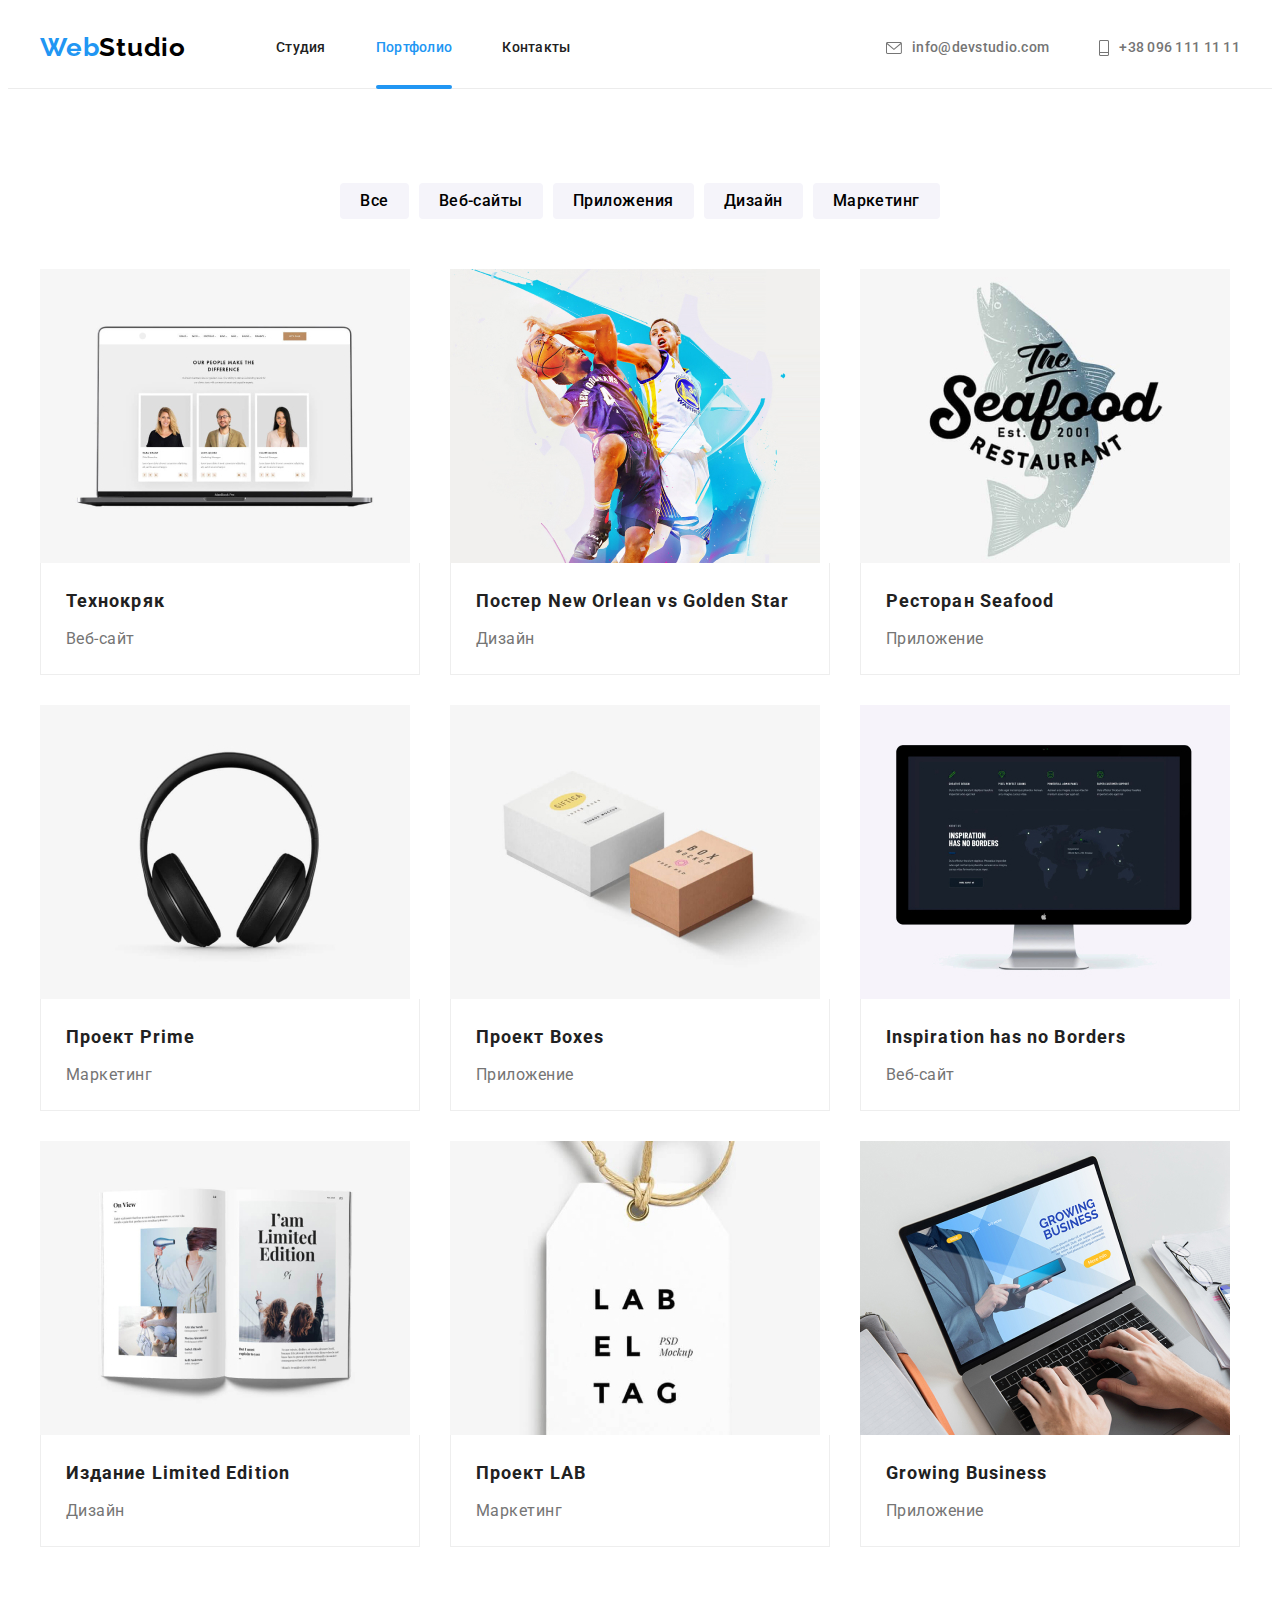
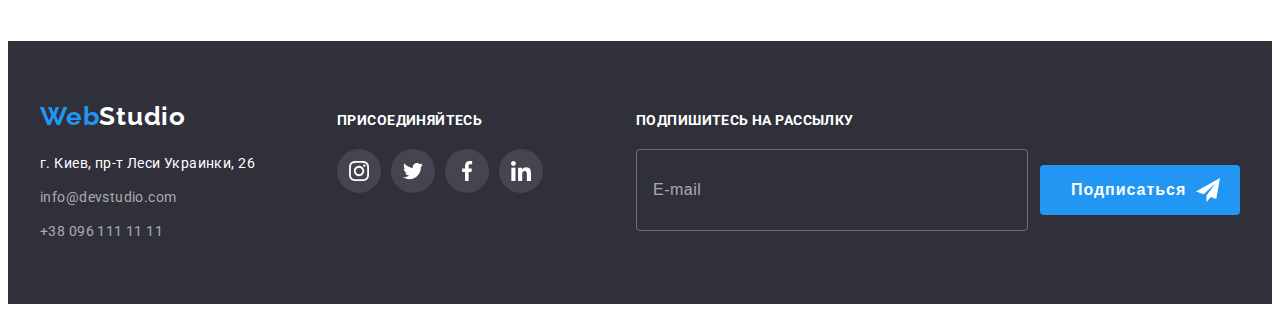
==== portfolio.html @ c6b0215c "Добавляет адаптивные изображения секции Студия" ====
<!DOCTYPE html>
<html lang="ru">
<head>
    <meta charset="UTF-8">
    <meta http-equiv="X-UA-Compatible" content="IE=edge">
    <meta name="viewport" content="width=device-width, initial-scale=1.0">
    <title>Портфолио</title>
    <link rel="preconnect" href="https://fonts.googleapis.com">
    <link rel="preconnect" href="https://fonts.gstatic.com" crossorigin>
    <link href="https://fonts.googleapis.com/css2?family=Raleway:wght@700&family=Roboto:wght@400;500;700;900&display=swap"
        rel="stylesheet">
    <link rel="stylesheet" href="https://cdnjs.cloudflare.com/ajax/libs/modern-normalize/1.1.0/modern-normalize.min.css"
        integrity="sha512-wpPYUAdjBVSE4KJnH1VR1HeZfpl1ub8YT/NKx4PuQ5NmX2tKuGu6U/JRp5y+Y8XG2tV+wKQpNHVUX03MfMFn9Q=="
        crossorigin="anonymous" referrerpolicy="no-referrer" />
    <link rel="stylesheet" href="./css/main.min.css">
</head>

<body>
<!-- HEADER -->
<header class="header">
    <div class="container header-container">
        <nav class="navigation">
            <a class="link logo logo_them_light" href="./index.html" lang="en"><span
                    class="logo-icon">Web</span>Studio</a>
            <ul class="menu list">
                <li class="menu__item">
                    <a class="menu__link link" href="./index.html">Студия</a>
                </li>
                <li class="menu__item">
                    <a class="menu__link link current" href="./portfolio.html">Портфолио</a>
                </li>
                <li class="menu__item">
                    <a class="menu__link link" href="">Контакты</a>
                </li>
            </ul>
        </nav>
        <ul class="header-contacts list">
            <li class="list-item">
                <a class="header-mail link contacts-link" href="mailto:info@devstudio.com">
                    <svg class="header-contacts__icon" width="16" height="12">
                        <use href="./images/icons.svg#icon-envelope"></use>
                    </svg>
                    info@devstudio.com</a>
            </li>
            <li class="list-item">
                <a class="header-phone link  contacts-link" href="tel:+380961111111">
                    <svg class="header-contacts__icon" width="10" height="16">
                        <use href="./images/icons.svg#icon-phone"></use>
                    </svg>
                    +38 096 111 11 11</a>
            </li>
        </ul>
    </div>
</header>
<!-- PORTFOLIO -->
    <main>
        <section class="portfolio section">
            <div class="container">
                    <h1 class="portfolio-title visually-hidden">Портфолио</h1>
                    <ul class="list container-btm">
                        <li class="container-menu-btm">
                            <button class="portfolio-menu-btn" type="button">Все</button>
                        </li>
                        <li class="container-menu-btm">
                            <button class="portfolio-menu-btn" type="button">Веб-сайты</button>
                        </li>
                        <li class="container-menu-btm">
                            <button class="portfolio-menu-btn" type="button">Приложения</button>
                        </li>
                        <li class="container-menu-btm">
                            <button class="portfolio-menu-btn" type="button">Дизайн</button>
                        </li>
                        <li class="container-menu-btm">
                            <button class="portfolio-menu-btn" type="button">Маркетинг</button>
                        </li>
                    </ul>
                    <ul class="list portfolio-item">
                        <li class="portfolio-cards" >
                            <a class="portfolio-list-link" href="">
                                <div class="portfolio-project-wrapper">
                                    <img src="./images/portfolio/portfolio-1.jpg" alt="Изображение проекта на ноутбуке" width="370" height="294">
                                    <p class="portfolio-project-overlay">Ресурс предлагает комплексные предложения с разным уровнем функционала и
                                        сервисов. Все это позволит посетителю получить
                                        исчерпывающие сведения о компании или частном лице.</p>
                                </div>
                                <div class="portfolio-cards-content">
                                    <h2 class="portfolio-project-name">Технокряк</h2>
                                    <p class="portfolio-project-description">Веб-сайт</p>
                                </div>
                            </a>
                        </li>
                        <li class="portfolio-cards" >
                            <a class="portfolio-list-link" href="">
                                <div class="portfolio-project-wrapper">
                                    <img src="./images/portfolio/portfolio-2.jpg" alt="Баскетболисты" width="370" height="294">
                                    <p class="portfolio-project-overlay">Ресурс предлагает комплексные предложения с разным уровнем функционала и
                                    сервисов. Все это позволит посетителю получить
                                    исчерпывающие сведения о компании или частном лице.</p>
                                </div>
                                <div class="portfolio-cards-content">
                                    <h2 class="portfolio-project-name">Постер New Orlean vs Golden Star</h2>
                                    <p class="portfolio-project-description">Дизайн</p>
                                </div>
                            </a>
                        </li>
                        <li class="portfolio-cards" >
                            <a class="portfolio-list-link" href="">
                                <div class="portfolio-project-wrapper">
                                    <img src="./images/portfolio/portfolio-3.jpg" alt="Логотип ресторана (Рыба)" width="370" height="294">
                                    <p class="portfolio-project-overlay">Ресурс предлагает комплексные предложения с разным уровнем функционала и
                                    сервисов. Все это позволит посетителю получить
                                    исчерпывающие сведения о компании или частном лице.</p>
                                </div>
                                <div class="portfolio-cards-content">
                                    <h2 class="portfolio-project-name">Ресторан Seafood</h2>
                                    <p class="portfolio-project-description">Приложение</p>
                                </div>
                            </a>
                        </li>
                        <li class="portfolio-cards" >
                            <a class="portfolio-list-link" href="">
                                <div class="portfolio-project-wrapper"> 
                                    <img src="./images/portfolio/portfolio-4.jpg" alt="Наушники" width="370" height="294">
                                    <p class="portfolio-project-overlay">Ресурс предлагает комплексные предложения с разным уровнем функционала и
                                    сервисов. Все это позволит посетителю получить
                                    исчерпывающие сведения о компании или частном лице.</p>
                                </div>
                                <div class="portfolio-cards-content">
                                    <h2 class="portfolio-project-name">Проект Prime</h2>
                                    <p class="portfolio-project-description">Маркетинг</p>
                                </div>
                            </a>
                        </li>
                        <li class="portfolio-cards" >
                            <a class="portfolio-list-link" href="">
                                <div class="portfolio-project-wrapper">
                                    <img src="./images/portfolio/portfolio-5.jpg" alt="Две коробки" width="370" height="294">
                                    <p class="portfolio-project-overlay">Ресурс предлагает комплексные предложения с разным уровнем функционала и
                                    сервисов. Все это позволит посетителю получить
                                    исчерпывающие сведения о компании или частном лице.</p>
                                </div>
                                <div class="portfolio-cards-content">
                                    <h2 class="portfolio-project-name">Проект Boxes</h2>
                                    <p class="portfolio-project-description">Приложение</p>
                                </div>
                            </a>
                        </li>
                        <li class="portfolio-cards" >
                            <a class="portfolio-list-link" href="">
                                <div class="portfolio-project-wrapper">
                                    <img src="./images/portfolio/portfolio-6.jpg" alt="Монитор с главной страницей сайта" width="370" height="294">
                                    <p class="portfolio-project-overlay">Ресурс предлагает комплексные предложения с разным уровнем функционала и
                                    сервисов. Все это позволит посетителю получить
                                    исчерпывающие сведения о компании или частном лице.</p>
                                </div>
                                <div class="portfolio-cards-content">
                                    <h2 class="portfolio-project-name">Inspiration has no Borders</h2>
                                    <p class="portfolio-project-description">Веб-сайт</p>
                                </div>
                            </a>
                        </li>
                        <li class="portfolio-cards" >
                            <a class="portfolio-list-link" href="">
                                <div class="portfolio-project-wrapper">
                                    <img src="./images/portfolio/portfolio-7.jpg" alt="Развернутая книга" width="370" height="294">
                                    <p class="portfolio-project-overlay">Ресурс предлагает комплексные предложения с разным уровнем функционала и
                                        сервисов. Все это позволит посетителю получить
                                        исчерпывающие сведения о компании или частном лице.</p>
                                </div>
                                <div class="portfolio-cards-content">
                                    <h2 class="portfolio-project-name">Издание Limited Edition</h2>
                                    <p class="portfolio-project-description">Дизайн</p>
                                </div>
                            </a>
                        </li>
                        <li class="portfolio-cards" >
                            <a class="portfolio-list-link" href="">
                                <div class="portfolio-project-wrapper">
                                    <img src="./images/portfolio/portfolio-8.jpg" alt="Логотип с названием проекта" width="370" height="294">
                                    <p class="portfolio-project-overlay">Ресурс предлагает комплексные предложения с разным уровнем функционала и
                                        сервисов. Все это позволит посетителю получить
                                        исчерпывающие сведения о компании или частном лице.</p>
                                </div>
                                <div class="portfolio-cards-content">
                                    <h2 class="portfolio-project-name">Проект LAB</h2>
                                    <p class="portfolio-project-description">Маркетинг</p>
                                </div>
                            </a>
                        </li>
                        <li class="portfolio-cards" >
                            <a class="portfolio-list-link" href="">
                                <div class="portfolio-project-wrapper">
                                    <img src="./images/portfolio/portfolio-9.jpg" alt="Ноутбук с приложением" width="370" height="294">
                                    <p class="portfolio-project-overlay">Ресурс предлагает комплексные предложения с разным уровнем функционала и
                                    сервисов. Все это позволит посетителю получить
                                    исчерпывающие сведения о компании или частном лице.</p>
                                </div>
                                <div class="portfolio-cards-content">
                                    <h2 class="portfolio-project-name">Growing Business</h2>
                                    <p class="portfolio-project-description">Приложение</p>
                                </div>
                            </a>
                        </li>
                    </ul>
            </div>           
        </section>
    </main>
<!-- FOOTER -->
<footer class="footer">
    <div class="container container-footer">
        <div class="footer-left-side">
            <a class="link logo_them_dark" href="./index.html" lang="en"><span class="logo-icon">Web</span>Studio</a>
            <address class="footer-address">
                <ul class="list">
                    <li class="address-item">
                        <a class="footer-maps link" href="https://goo.gl/maps/1GaXeqjDXTtNViph6" target="_blank"
                            rel="noopener noreferrer">г. Киев, пр-т Леси
                            Украинки, 26</a>
                    </li>
                    <li class="address-item">
                        <a class="footer-mail link" href="mailto:info@devstudio.com">info@devstudio.com</a>
                    </li>
                    <li class="address-item">
                        <a class="footer-phone link" href="tel:+380961111111">+38 096 111 11 11</a>
                    </li>
                </ul>
            </address>
        </div>
        <div class="footer-right-side">
            <h2 class="footer-right-side-title">присоединяйтесь</h2>
            <ul class="social-list list">
                <li class="social-list-item">
                    <a href="" class="social-list-link-dark">
                        <svg class="social-list-icon-dark" width="20" height="20">
                            <use href="./images/icons.svg#icon-instagram"></use>
                        </svg>
                    </a>
                </li>
                <li class="social-list-item">
                    <a href="" class="social-list-link-dark">
                        <svg class="social-list-icon-dark" width="20" height="20">
                            <use href="./images/icons.svg#icon-twitter"></use>
                        </svg>
                    </a>
                </li>
                <li class="social-list-item">
                    <a href="" class="social-list-link-dark">
                        <svg class="social-list-icon-dark" width="20" height="20">
                            <use href="./images/icons.svg#icon-facebook"></use>
                        </svg>
                    </a>
                </li>
                <li class="social-list-item">
                    <a href="" class="social-list-link-dark">
                        <svg class="social-list-icon-dark" width="20" height="20">
                            <use href="./images/icons.svg#icon-linkedin"></use>
                        </svg>
                    </a>
                </li>
            </ul>
        </div>
        <div class="footer-subscribe-side">
            <p class="footer-right-side-title">Подпишитесь на рассылку</p>
            <form class="footer-subcribe-form">
                <input class="footer-subcribe-input" type="email" name="email-for-subscription" placeholder="E-mail" />
                <button class="footer-subscribe-button" type="submit">
                    Подписаться
                    <svg class="footer-subscribe-button-icon" width="24" height="24">
                        <use href="./images/icons.svg#icon-send-modal"></use>
                    </svg>
                </button>
            </form>
        </div>
    </div>
</footer>
</body>
</html>
---- css/main.min.css ----
:root{--primary-font: "Roboto", sans-serif;--secondary-font: "Raleway", sans-serif;--accent-color: #2196F3;--logo-light-them-color: #000000;--logo-dark-them-color: #FFFFFF;--header-background-color: #FFFFFF;--hero-background-color: #C4C4C4;--our-advantages-background-color: #FFFFFF;--about-us-background-color: #FFFFFF;--our-team-background-color: #F5F4FA;--footer-background-color: #2F303A;--our-team-cards-background-color: #FFFFFF;--header-border-color: #ECECEC;--header-menu-link-color: #212121;--header-contacts-color: #757575;--hero-title-color: #FFFFFF;--sections-titles-color: #212121;--sections-text-color: #757575;--footer-text-adress-color: #FFFFFF;--footer-text-contacts-color: rgba(255, 255, 255, 0.6);--modal-btn-text-color: #FFFFFF;--modal-btn-background-hover-color: #188CE8;--portfolio-background-btn-color: #F5F4FA;--portfolio-background-hover-btn-color: #2196F3;--portfolio-cards-background-color: #FFFFFF;--portfolio-cards-border-color: #EEEEEE;--portfolio-text-btn-color: #212121;--portfolio-text-hover-btn-color: #FFFFFF;--icon-hover-fill: #FFFFFF;--icon-fill: #AFB1B8}.visually-hidden{position:absolute;width:1px;height:1px;margin:-1px;border:0;padding:0;white-space:nowrap;clip-path:inset(100%);clip:rect(0 0 0 0);overflow:hidden}.clients-list-link,.about-projects,.advantages-container,.modal-contacts-form-checkbox-lable,.modal-btn-close,.social-list-link-dark,.social-list-link{display:flex;justify-content:center;align-items:center}body{font-family:"Roboto",sans-serif}.list{list-style:none}.link{text-decoration:none}h1,h2,h3,p{margin-top:0;margin-bottom:0}img{display:block;max-width:100%;height:auto}ul,ol{margin-top:0;margin-bottom:0;padding-left:0}.container{width:1200px;margin-left:auto;margin-right:auto;padding-left:15px;padding-right:15px}.section{padding-top:94px;padding-bottom:94px}.modal-btn{font-family:var(--primary-font);font-size:16px;font-weight:700;line-height:1.875;display:flex;align-items:center;text-align:center;letter-spacing:.06em;cursor:pointer;min-width:200px;padding:10px 30px;border:none;border-radius:4px;margin:0 auto;color:var(--modal-btn-text-color);background-color:var(--accent-color);box-shadow:0px 4px 4px rgba(0,0,0,.15);transition:background-color 250ms cubic-bezier(0.4, 0, 0.2, 1)}.modal-btn:hover,.modal-btn:focus{background-color:var(--modal-btn-background-hover-color)}.title{margin-bottom:50px}.logo_them_light{margin-right:90px;font-family:var(--secondary-font);font-size:26px;font-weight:700;line-height:1.1923076923;letter-spacing:.03em;color:var(--logo-light-them-color)}.logo_them_dark{font-family:var(--secondary-font);font-size:26px;font-weight:700;line-height:1.1923076923;letter-spacing:.03em;color:var(--logo-dark-them-color)}.logo-icon{color:var(--accent-color)}.social-list{display:flex;justify-content:center}.social-list-link{width:44px;height:44px;border-radius:50%;background-color:var(--our-team-cards-background-color);transition:background-color 250ms cubic-bezier(0.4, 0, 0.2, 1)}.social-list-link:hover,.social-list-link:focus{background-color:var(--accent-color)}.social-list-item:not(:last-child){margin-right:10px}.social-list-icon{fill:var(--icon-fill);transition:fill 250ms cubic-bezier(0.4, 0, 0.2, 1)}.social-list-link:hover .social-list-icon,.social-list-link:focus .social-list-icon{fill:var(--icon-hover-fill)}.social-list-icon-dark{fill:#fff}.social-list-link-dark{width:44px;height:44px;border-radius:50%;background-color:rgba(255,255,255,.1);transition:background-color 250ms cubic-bezier(0.4, 0, 0.2, 1)}.social-list-link-dark:hover,.social-list-link-dark:focus{background-color:var(--accent-color)}.backdrop{position:fixed;top:0;left:0;width:100%;height:100%;background-color:rgba(0,0,0,.2);transition:opacity 250ms cubic-bezier(0.4, 0, 0.2, 1),visibility 250ms cubic-bezier(0.4, 0, 0.2, 1)}.backdrop.is-hidden{opacity:0;visibility:hidden;pointer-events:none}.modal{position:absolute;top:50%;left:50%;transform:translate(-50%, -50%);width:528px;height:581px;padding:40px;background-color:#fff}.modal-btn-close{position:absolute;top:8px;right:8px;width:30px;height:30px;padding:0;border:1px solid rgba(0,0,0,.1);border-radius:50%;background-color:rgba(0,0,0,0);cursor:pointer}.modal-btn-close-icon{fill:#000}.modal-btn-close:hover .modal-btn-close-icon,.modal-btn-close:focus .modal-btn-close-icon{fill:var(--accent-color)}.modal-contacts-form{display:flex;flex-direction:column}.modal-contacts-form-title{margin-bottom:12px;font-family:var(--primary-font);font-weight:700;font-size:20px;line-height:1.15;text-align:center;letter-spacing:.03em;color:#212121}.modal-contacts-form-field{margin-bottom:10px}.modal-contacts-form-field-last{margin-bottom:20px}.modal-contacts-form-input{width:100%;height:40px;padding-left:42px;border:1px solid rgba(33,33,33,.2);border-radius:4px;transition:border-color 250ms cubic-bezier(0.4, 0, 0.2, 1)}.modal-contacts-form-input:focus{outline:none;border-color:var(--accent-color)}.modal-contacts-form-field-key{display:block;margin-bottom:4px;font-family:var(--primary-font);font-size:12px;line-height:1.17;letter-spacing:.01em;color:var(--sections-text-color)}.modal-contacts-form-wrapper{position:relative;display:block}.modal-contacts-form-icon{position:absolute;left:12px;top:50%;transform:translateY(-50%);fill:#212121;transition:fill 250ms cubic-bezier(0.4, 0, 0.2, 1)}.modal-contacts-form-input:focus+.modal-contacts-form-icon{fill:var(--accent-color)}.modal-contacts-form-message{display:block;width:100%;height:120px;border:1px solid rgba(33,33,33,.2);border-radius:4px;resize:none;padding:12px 16px;transition:border-color 250ms cubic-bezier(0.4, 0, 0.2, 1)}.modal-contacts-form-message:focus{outline:none;border-color:var(--accent-color)}.modal-contacts-form-message::placeholder{font-family:var(--primary-font);font-size:12px;line-height:1.17;letter-spacing:.01em;color:rgba(117,117,117,.5)}.modal-contacts-form-checkbox-lable{flex-wrap:wrap;font-family:var(--primary-font);font-size:14px;line-height:1.71;letter-spacing:.03em;color:#757575;margin-bottom:30px}.modal-contacts-form-checkbox-lable::before{content:"";display:block;width:16px;height:15px;border:2px solid #212121;border-radius:2px;margin-right:7px;cursor:pointer}.modal-contacts-form-checkbox:checked+.modal-contacts-form-checkbox-lable::before{background-color:var(--accent-color);border:none;background-image:url(../images/modal/vector.svg);background-repeat:no-repeat;background-size:auto auto;background-position:50% 50%}.modal-contacts-form-checkbox:focus+.modal-contacts-form-checkbox-lable::before{border-color:var(--accent-color)}.modal-contacts-form-checkbox-icon{fill:rgba(0,0,0,0);border:2px solid #212121;border-radius:4px;cursor:pointer;margin-right:7px;transition:border 250ms cubic-bezier(0.4, 0, 0.2, 1),fill 250ms cubic-bezier(0.4, 0, 0.2, 1)}.modal-contacts-form-btm{min-width:200px;align-self:center;padding:10px 56px;font-weight:700;font-size:16px;line-height:1.88;letter-spacing:.06em;color:var(--modal-btn-text-color);background-color:var(--accent-color);cursor:pointer;border-color:rgba(0,0,0,0);border-radius:4px;transition:background-color var(--transition-data);box-shadow:0px 4px 4px rgba(0,0,0,.15)}.modal-contacts-form-btm:hover,.modal-contacts-form-btm:focus{background-color:var(--modal-btn-background-hover-color)}.modal-form-rules-link{color:var(--accent-color)}.header{background-color:var(--header-background-color);border-bottom:1px solid var(--header-border-color)}.header-container{display:flex;align-items:center;justify-content:space-between}.navigation{display:flex;align-items:center}.menu{display:flex;align-items:center}.menu .menu__link.current{color:var(--accent-color)}.header-contacts{display:flex;align-items:center}.menu__item:not(:last-child){margin-right:50px}.list-item:not(:last-child){margin-right:50px}.current{position:relative}.current::after{position:absolute;display:block;left:0;bottom:-1px;content:"";width:100%;height:4px;border-radius:2px;background-color:var(--accent-color)}.menu__link{display:block;padding:32px 0;font-weight:500;font-size:14px;line-height:1.14;letter-spacing:.02em;color:var(--header-menu-link-color);transition:color 250ms cubic-bezier(0.4, 0, 0.2, 1)}.menu__link:hover,.menu__link:focus{color:var(--accent-color)}.header-mail:hover,.header-mail:focus,.header-phone:hover,.header-phone:focus{color:var(--accent-color)}.header-mail,.header-phone{font-weight:500;font-size:14px;line-height:1.14;letter-spacing:.02em;color:var(--header-contacts-color);transition:color 250ms cubic-bezier(0.4, 0, 0.2, 1)}.contacts-link{display:flex;align-items:center}.header-contacts__icon{margin-right:10px;fill:currentColor}.contacts-link:hover .header-contacts__icon,.contacts-link:focus .header-contacts__icon{fill:currentColor}.hero{background-color:var(--hero-background-color);padding-top:200px;padding-bottom:200px;margin:0 auto;text-align:center;background-image:linear-gradient(rgba(47, 48, 58, 0.4), rgba(47, 48, 58, 0.4)),url(../images/hero-section/hero-bg-desktop.jpg);background-repeat:no-repeat;background-size:cover;background-position:50% 50%;max-width:1600px}@media(min-device-pixel-ratio: 2),(min-resolution: 192dpi),(min-resolution: 2dppx){.hero{background-image:url(../images/hero-section/hero-bg-desktop@2x.jpg)}}.hero__title{font-family:var(--primary-font);font-weight:900;font-size:44px;line-height:1.36;text-align:center;letter-spacing:.06em;text-transform:uppercase;color:var(--hero-title-color);margin:0 auto 30px auto;width:700px}.advantages{background-color:var(--our-advantages-background-color)}.advantages-list{display:flex;flex-wrap:wrap}.advantages-list__item{width:270px}.advantages-list__item:not(:nth-child(4n)){margin-right:30px}.advantages__title{font-family:var(--primary-font);font-weight:700;font-size:14px;line-height:1.14;letter-spacing:.03em;text-transform:uppercase;color:var(--sections-titles-color);margin-bottom:10px}.advantages__text{font-family:var(--primary-font);font-size:14px;line-height:1.71;letter-spacing:.03em;color:var(--sections-text-color)}.advantages-container{background-color:#f5f4fa;width:270px;height:120px;margin-bottom:30px;border-radius:4px}.about__item{display:flex;flex-wrap:wrap}.about__cards{position:relative;flex-basis:calc((100% - 60px)/3);box-shadow:0px 4px 4px rgba(0,0,0,.25)}.about__cards:not(:nth-child(3n)){margin-right:30px}.about__cards:not(:nth-last-child(-n+3)){margin-bottom:30px}.about{background-color:var(--about-us-background-color);padding-top:0}.about__title{font-family:var(--primary-font);font-weight:700;font-size:36px;line-height:1.17;text-align:center;letter-spacing:.03em;color:var(--sections-titles-color)}.about-projects{position:absolute;bottom:0;left:0;width:370px;height:70px;background-color:rgba(47,48,58,.8)}.about-projects__title{font-family:var(--primary-font);font-weight:700;font-size:14px;line-height:1.14;letter-spacing:.03em;text-transform:uppercase;color:#fff}.team{background-color:var(--our-team-background-color)}.our-team{display:flex;flex-wrap:wrap}.team-cards{background-color:var(--our-team-cards-background-color);flex-basis:calc((100% - 90px)/4);border-radius:0 0 4px 4px;box-shadow:0px 1px 3px rgba(0,0,0,.12),0px 1px 1px rgba(0,0,0,.14),0px 2px 1px rgba(0,0,0,.2)}.team-cards:not(:nth-child(4n)){margin-right:30px}.team-cards:not(:nth-last-child(-n+4)){margin-bottom:30px}.team-cards-content{padding-top:30px;padding-bottom:30px}.team-title{font-family:var(--primary-font);font-weight:700;font-size:36px;line-height:1.17;text-align:center;letter-spacing:.03em;color:var(--sections-titles-color)}.team-title-name{font-family:var(--primary-font);font-weight:500;font-size:16px;line-height:1.19;text-align:center;letter-spacing:.03em;color:var(--sections-titles-color);margin-bottom:10px}.team-position{font-family:var(--primary-font);font-size:16px;line-height:1.19;text-align:center;letter-spacing:.03em;color:var(--sections-text-color);margin-bottom:16px}.clients-title{font-family:var(--primary-font);font-weight:700;font-size:36px;line-height:1.17;text-align:center;letter-spacing:.03em;color:var(--sections-titles-color)}.clients-list{display:flex;flex-wrap:wrap}.clients-list-link{width:170px;height:92px;border:solid 1px #afb1b8;border-radius:4px;background-color:var(--our-team-cards-background-color);color:#afb1b8;transition:color 250ms cubic-bezier(0.4, 0, 0.2, 1),border 250ms cubic-bezier(0.4, 0, 0.2, 1)}.clients-list-link:hover,.clients-list-link:focus{border:solid 1px var(--accent-color);color:var(--accent-color)}.clients-list-icon{fill:currentColor}.clients-list-link:hover .clients-list-icon,.clients-list-link:focus .clients-list-icon{fill:currentColor}.clients-list-item{flex-basis:calc((100% - 150px)/6)}.clients-list-item:not(:nth-child(6n)){margin-right:30px}.clients-list-item:not(:nth-last-child(-n+6)){margin-bottom:30px}.footer{background-color:var(--footer-background-color);padding-top:60px;padding-bottom:60px}.footer-address{margin-top:20px;font-style:normal}.address-item:not(:last-child){margin-bottom:10px}.footer-maps{font-family:var(--primary-font);font-size:14px;line-height:1.71;letter-spacing:.03em;color:var(--footer-text-adress-color);transition:color 250ms cubic-bezier(0.4, 0, 0.2, 1)}.footer-maps:hover,.footer-maps:focus{color:var(--accent-color)}.footer-mail,.footer-phone{font-family:var(--primary-font);font-size:14px;line-height:1.71;letter-spacing:.03em;color:var(--footer-text-contacts-color);transition:color 250ms cubic-bezier(0.4, 0, 0.2, 1)}.footer-mail:hover,.footer-mail:focus,.footer-phone:hover,.footer-phone:focus{color:var(--accent-color)}.container-footer{display:flex;align-items:baseline}.footer-left-side{flex-grow:1;margin-right:70px}.footer-right-side-title{font-family:var(--primary-font);font-weight:700;font-size:14px;line-height:1.14;letter-spacing:.03em;text-transform:uppercase;color:#fff;margin-bottom:20px}.footer-right-side{margin-right:93px}.footer-subcribe-form{display:flex;align-items:center}.footer-subcribe-input{width:358px;height:50px;padding:15px 16px;margin-right:12px;color:#fff;background-color:rgba(0,0,0,0);border:1px solid rgba(255,255,255,.3);border-radius:4px}.footer-subcribe-input::placeholder{font-size:16px;line-height:1.25;letter-spacing:.03em;color:rgba(255,255,255,.6)}.footer-subscribe-button{min-width:200px;height:50px;display:flex;align-items:center;padding-left:29px;font-weight:700;font-size:16px;line-height:1.88;letter-spacing:.06em;color:#fff;background-color:var(--accent-color);cursor:pointer;border-color:rgba(0,0,0,0);border-radius:4px;transition:background-color 250ms cubic-bezier(0.4, 0, 0.2, 1)}.footer-subscribe-button:hover,.footer-subscribe-button:focus{background-color:#188ce8}.footer-subscribe-button-icon{margin-left:10px;fill:#fff}.portfolio-menu-btn{font-family:var(--primary-font);font-weight:500;font-size:16px;line-height:1.63;text-align:center;letter-spacing:.03em;color:var --portfolio-text-btn-color;background-color:var(--portfolio-background-btn-color);cursor:pointer;padding:5px 20px;border:none;border-radius:4px;transition:color 250ms cubic-bezier(0.4, 0, 0.2, 1),background-color 250ms cubic-bezier(0.4, 0, 0.2, 1),box-shadow 250ms cubic-bezier(0.4, 0, 0.2, 1)}.portfolio-menu-btn:hover,.portfolio-menu-btn:focus{color:var(--portfolio-text-hover-btn-color);background-color:var(--portfolio-background-hover-btn-color);box-shadow:0px 4px 4px rgba(0,0,0,.25)}.container-btm{display:flex;flex-wrap:wrap;justify-content:center;margin-bottom:50px}.container-menu-btm:not(:last-child){margin-right:10px}.portfolio-item{display:flex;flex-wrap:wrap}.portfolio-cards{background-color:var(--portfolio-cards-background-color);flex-basis:calc((100% - 60px)/3)}.portfolio-cards:not(:nth-child(3n)){margin-right:30px}.portfolio-cards:not(:nth-last-child(-n+3)){margin-bottom:30px}.portfolio-cards-content{padding-top:20px;padding-bottom:20px;padding-left:25px;padding-right:25px;border:1px solid var(--portfolio-cards-border-color);border-top:none}.portfolio-project-name{font-family:var(--primary-font);font-weight:700;font-size:18px;line-height:2;letter-spacing:.06em;color:var(--sections-titles-color);margin-bottom:5px}.portfolio-project-description{font-family:var(--primary-font);font-size:16px;line-height:1.88;letter-spacing:.03em;color:var(--sections-text-color)}.portfolio-list-link{display:block;text-decoration:none;transition:box-shadow 250ms cubic-bezier(0.4, 0, 0.2, 1)}.portfolio-list-link:hover,.portfolio-list-link:focus{box-shadow:0px 1px 1px rgba(0,0,0,.12),0px 4px 4px rgba(0,0,0,.06),1px 4px 6px rgba(0,0,0,.16)}.portfolio-project-wrapper{position:relative;overflow:hidden}.portfolio-project-overlay{position:absolute;top:0;left:0;width:100%;height:100%;font-family:var(--primary-font);font-size:18px;line-height:1.56;letter-spacing:.03em;padding:63px 24px;overflow:auto;color:#fff;background-color:rgba(33,150,243,.9);transform:translateY(100%);transition:transform 250ms cubic-bezier(0.4, 0, 0.2, 1)}.portfolio-list-link:hover .portfolio-project-overlay,.portfolio-list-link:focus .portfolio-project-overlay{transform:translateY(0%)}/*# sourceMappingURL=main.min.css.map */
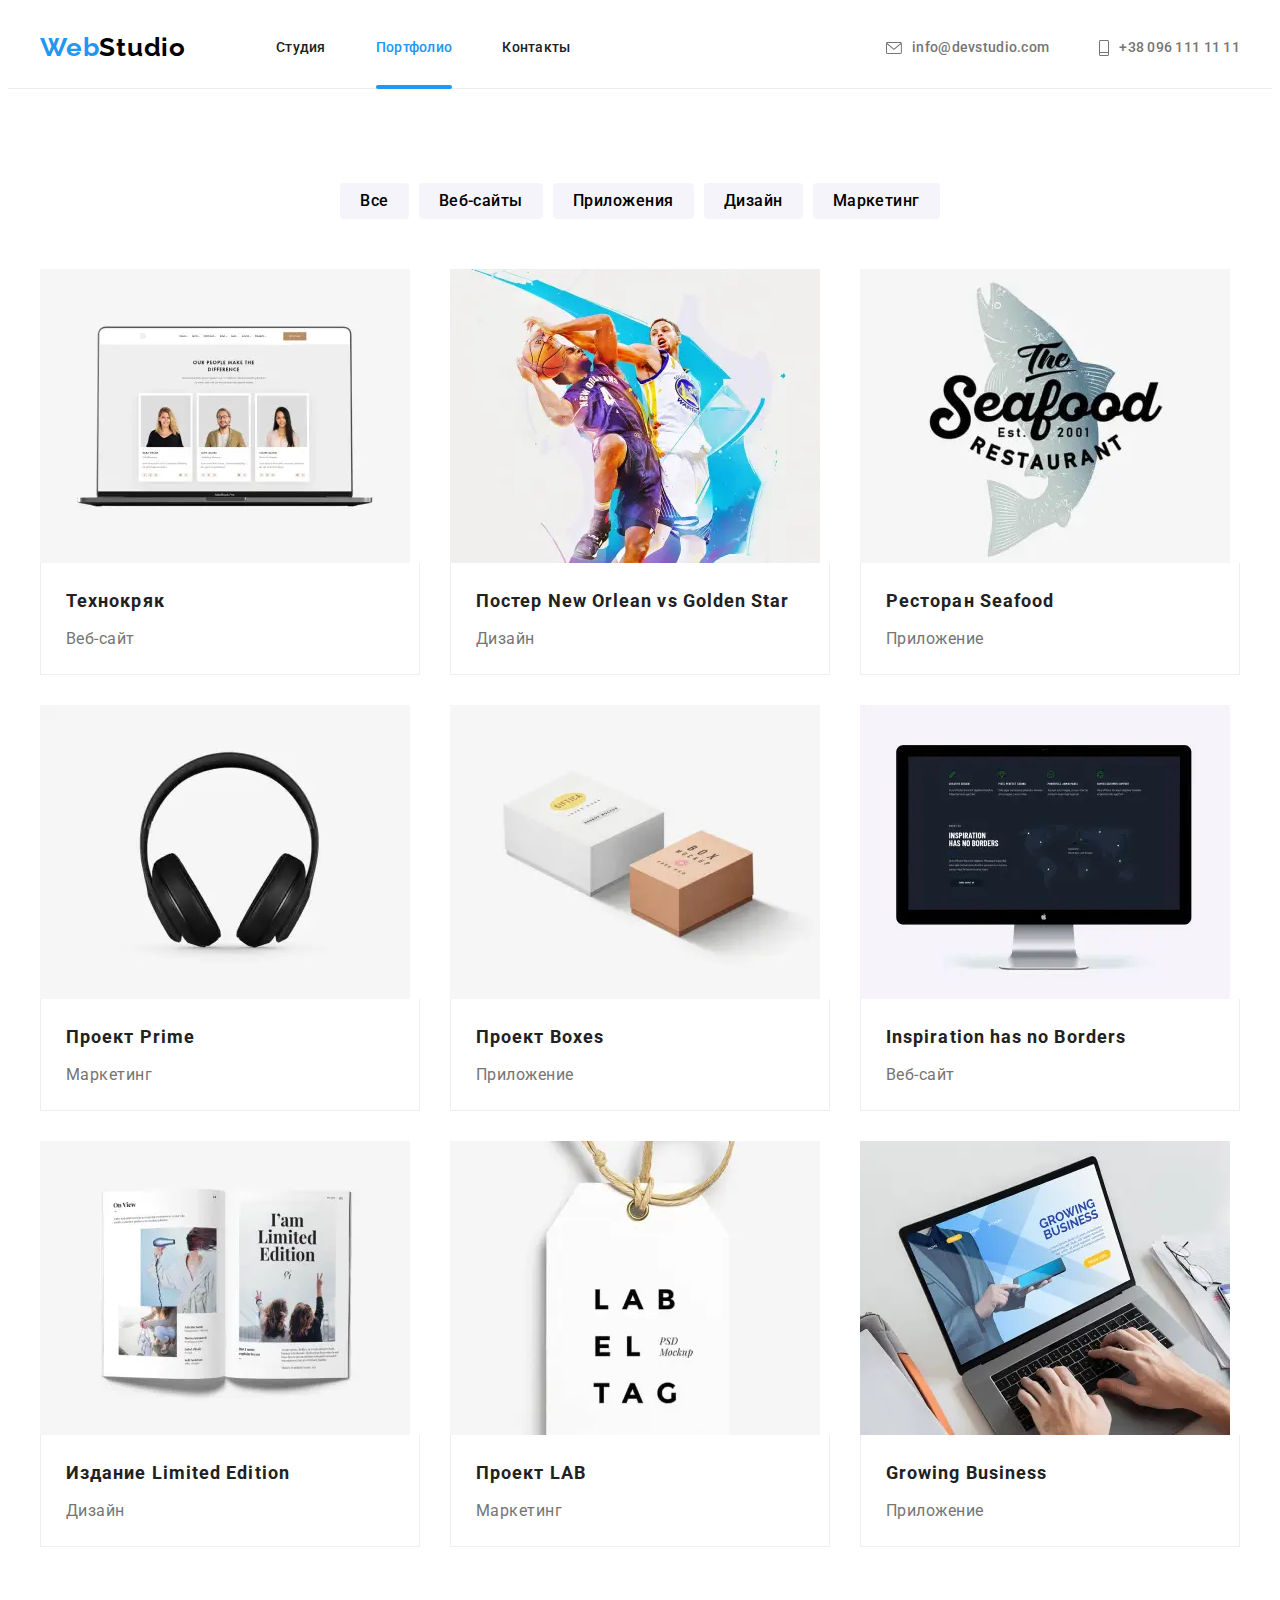
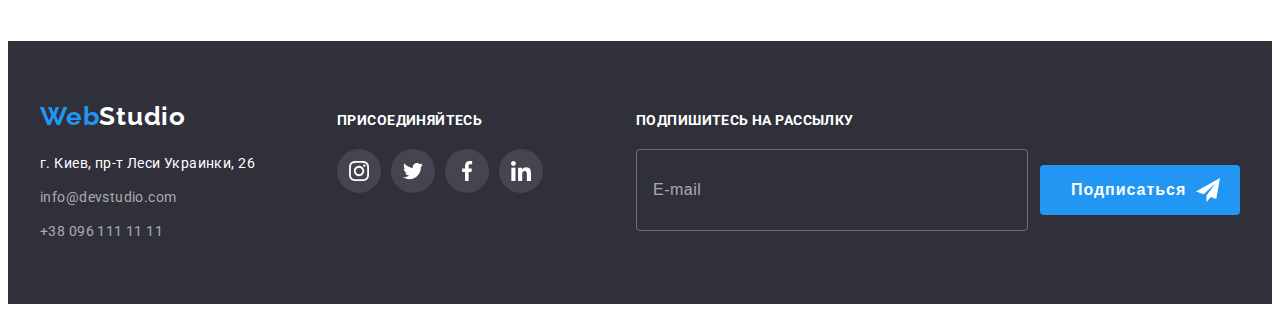
==== commit 19300684: "Добавляет адаптивные изображения секций" ====
--- a/portfolio.html
+++ b/portfolio.html
@@ -78,7 +78,27 @@
                         <li class="portfolio-cards" >
                             <a class="portfolio-list-link" href="">
                                 <div class="portfolio-project-wrapper">
-                                    <img src="./images/portfolio/portfolio-1.jpg" alt="Изображение проекта на ноутбуке" width="370" height="294">
+                                    <picture>
+                                        <source srcset="./images/portfolio/project1-desktop.webp 1x, ./images/portfolio/project1-desktop@2x.webp 2x"
+                                                media="(min-width: 1200px)"
+                                                type="image/webp">
+                                        <source srcset="./images/portfolio/project1-desktop.jpg 1x, ./images/portfolio/project1-desktop@2x.jpg 2x"
+                                                media="(min-width: 1200px)">
+                                    
+                                        <source srcset="./images/portfolio/project1-tablet.webp 1x, ./images/portfolio/project1-tablet@2x.webp 2x"
+                                                media="(min-width: 768px)"
+                                                type="image/webp">
+                                        <source srcset="./images/portfolio/project1-tablet.jpg 1x, ./images/portfolio/project1-tablet@2x.jpg 2x"
+                                                media="(min-width: 768px)">
+                                    
+                                        <source srcset="./images/portfolio/project1-mobile.webp 1x, ./images/portfolio/project1-mobile@2x.webp 2x"
+                                                media="(min-width: 768px)"
+                                                type="image/webp">
+                                        <source srcset="./images/portfolio/project1-mobile.jpg 1x, ./images/portfolio/project1-mobile@2x.jpg 2x"
+                                                media="(max-width: 767px)">
+                                    
+                                        <img src="./images/portfolio/project1-mobile.jpg" alt="Изображение проекта на ноутбуке" width="370" height="294">
+                                    </picture>
                                     <p class="portfolio-project-overlay">Ресурс предлагает комплексные предложения с разным уровнем функционала и
                                         сервисов. Все это позволит посетителю получить
                                         исчерпывающие сведения о компании или частном лице.</p>
@@ -92,7 +112,27 @@
                         <li class="portfolio-cards" >
                             <a class="portfolio-list-link" href="">
                                 <div class="portfolio-project-wrapper">
-                                    <img src="./images/portfolio/portfolio-2.jpg" alt="Баскетболисты" width="370" height="294">
+                                    <picture>
+                                        <source srcset="./images/portfolio/project2-desktop.webp 1x, ./images/portfolio/project2-desktop@2x.webp 2x"
+                                                media="(min-width: 1200px)"
+                                                type="image/webp">
+                                        <source srcset="./images/portfolio/project2-desktop.jpg 1x, ./images/portfolio/project2-desktop@2x.jpg 2x"
+                                                media="(min-width: 1200px)">
+                                    
+                                        <source srcset="./images/portfolio/project2-tablet.webp 1x, ./images/portfolio/project2-tablet@2x.webp 2x"
+                                                media="(min-width: 768px)"
+                                                type="image/webp">
+                                        <source srcset="./images/portfolio/project2-tablet.jpg 1x, ./images/portfolio/project2-tablet@2x.jpg 2x"
+                                                media="(min-width: 768px)">
+                                    
+                                        <source srcset="./images/portfolio/project2-mobile.webp 1x, ./images/portfolio/project2-mobile@2x.webp 2x"
+                                                media="(min-width: 768px)"
+                                                type="image/webp">
+                                        <source srcset="./images/portfolio/project2-mobile.jpg 1x, ./images/portfolio/project2-mobile@2x.jpg 2x"
+                                                media="(max-width: 767px)">
+                                    
+                                        <img src="./images/portfolio/project2-mobile.jpg" alt="Баскетболисты" width="370" height="294">
+                                    </picture>
                                     <p class="portfolio-project-overlay">Ресурс предлагает комплексные предложения с разным уровнем функционала и
                                     сервисов. Все это позволит посетителю получить
                                     исчерпывающие сведения о компании или частном лице.</p>
@@ -106,7 +146,27 @@
                         <li class="portfolio-cards" >
                             <a class="portfolio-list-link" href="">
                                 <div class="portfolio-project-wrapper">
-                                    <img src="./images/portfolio/portfolio-3.jpg" alt="Логотип ресторана (Рыба)" width="370" height="294">
+                                    <picture>
+                                        <source srcset="./images/portfolio/project3-desktop.webp 1x, ./images/portfolio/project3-desktop@2x.webp 2x"
+                                                media="(min-width: 1200px)"
+                                                type="image/webp">
+                                        <source srcset="./images/portfolio/project3-desktop.jpg 1x, ./images/portfolio/project3-desktop@2x.jpg 2x"
+                                                media="(min-width: 1200px)">
+                                    
+                                        <source srcset="./images/portfolio/project3-tablet.webp 1x, ./images/portfolio/project3-tablet@2x.webp 2x"
+                                                media="(min-width: 768px)"
+                                                type="image/webp">
+                                        <source srcset="./images/portfolio/project3-tablet.jpg 1x, ./images/portfolio/project3-tablet@2x.jpg 2x"
+                                                media="(min-width: 768px)">
+                                    
+                                        <source srcset="./images/portfolio/project3-mobile.webp 1x, ./images/portfolio/project3-mobile@2x.webp 2x"
+                                                media="(min-width: 768px)"
+                                                type="image/webp">
+                                        <source srcset="./images/portfolio/project3-mobile.jpg 1x, ./images/portfolio/project3-mobile@2x.jpg 2x"
+                                                media="(max-width: 767px)">
+                                    
+                                        <img src="./images/portfolio/project3-mobile.jpg" alt="Логотип ресторана (Рыба)" width="370" height="294">
+                                    </picture>
                                     <p class="portfolio-project-overlay">Ресурс предлагает комплексные предложения с разным уровнем функционала и
                                     сервисов. Все это позволит посетителю получить
                                     исчерпывающие сведения о компании или частном лице.</p>
@@ -119,8 +179,28 @@
                         </li>
                         <li class="portfolio-cards" >
                             <a class="portfolio-list-link" href="">
-                                <div class="portfolio-project-wrapper"> 
-                                    <img src="./images/portfolio/portfolio-4.jpg" alt="Наушники" width="370" height="294">
+                                <div class="portfolio-project-wrapper">
+                                    <picture>
+                                        <source srcset="./images/portfolio/project4-desktop.webp 1x, ./images/portfolio/project4-desktop@2x.webp 2x"
+                                                media="(min-width: 1200px)"
+                                                type="image/webp">
+                                        <source srcset="./images/portfolio/project4-desktop.jpg 1x, ./images/portfolio/project4-desktop@2x.jpg 2x"
+                                                media="(min-width: 1200px)">
+                                    
+                                        <source srcset="./images/portfolio/project4-tablet.webp 1x, ./images/portfolio/project4-tablet@2x.webp 2x"
+                                                media="(min-width: 768px)"
+                                                type="image/webp">
+                                        <source srcset="./images/portfolio/project4-tablet.jpg 1x, ./images/portfolio/project4-tablet@2x.jpg 2x"
+                                                media="(min-width: 768px)">
+                                    
+                                        <source srcset="./images/portfolio/project4-mobile.webp 1x, ./images/portfolio/project4-mobile@2x.webp 2x"
+                                                media="(min-width: 768px)"
+                                                type="image/webp">
+                                        <source srcset="./images/portfolio/project4-mobile.jpg 1x, ./images/portfolio/project4-mobile@2x.jpg 2x"
+                                                media="(max-width: 767px)">
+                                    
+                                        <img src="./images/portfolio/project4-mobile.jpg" alt="Наушники" width="370" height="294">
+                                    </picture>
                                     <p class="portfolio-project-overlay">Ресурс предлагает комплексные предложения с разным уровнем функционала и
                                     сервисов. Все это позволит посетителю получить
                                     исчерпывающие сведения о компании или частном лице.</p>
@@ -134,7 +214,27 @@
                         <li class="portfolio-cards" >
                             <a class="portfolio-list-link" href="">
                                 <div class="portfolio-project-wrapper">
-                                    <img src="./images/portfolio/portfolio-5.jpg" alt="Две коробки" width="370" height="294">
+                                    <picture>
+                                        <source srcset="./images/portfolio/project5-desktop.webp 1x, ./images/portfolio/project5-desktop@2x.webp 2x"
+                                                media="(min-width: 1200px)"
+                                                type="image/webp">
+                                        <source srcset="./images/portfolio/project5-desktop.jpg 1x, ./images/portfolio/project5-desktop@2x.jpg 2x"
+                                                media="(min-width: 1200px)">
+                                    
+                                        <source srcset="./images/portfolio/project5-tablet.webp 1x, ./images/portfolio/project5-tablet@2x.webp 2x"
+                                                media="(min-width: 768px)"
+                                                type="image/webp">
+                                        <source srcset="./images/portfolio/project5-tablet.jpg 1x, ./images/portfolio/project5-tablet@2x.jpg 2x"
+                                                media="(min-width: 768px)">
+                                    
+                                        <source srcset="./images/portfolio/project5-mobile.webp 1x, ./images/portfolio/project5-mobile@2x.webp 2x"
+                                                media="(min-width: 768px)"
+                                                type="image/webp">
+                                        <source srcset="./images/portfolio/project5-mobile.jpg 1x, ./images/portfolio/project5-mobile@2x.jpg 2x"
+                                                media="(max-width: 767px)">
+                                    
+                                        <img src="./images/portfolio/project5-mobile.jpg" alt="Две коробки" width="370" height="294">
+                                    </picture>
                                     <p class="portfolio-project-overlay">Ресурс предлагает комплексные предложения с разным уровнем функционала и
                                     сервисов. Все это позволит посетителю получить
                                     исчерпывающие сведения о компании или частном лице.</p>
@@ -148,7 +248,27 @@
                         <li class="portfolio-cards" >
                             <a class="portfolio-list-link" href="">
                                 <div class="portfolio-project-wrapper">
-                                    <img src="./images/portfolio/portfolio-6.jpg" alt="Монитор с главной страницей сайта" width="370" height="294">
+                                    <picture>
+                                        <source srcset="./images/portfolio/project6-desktop.webp 1x, ./images/portfolio/project6-desktop@2x.webp 2x"
+                                                media="(min-width: 1200px)"
+                                                type="image/webp">
+                                        <source srcset="./images/portfolio/project6-desktop.jpg 1x, ./images/portfolio/project6-desktop@2x.jpg 2x"
+                                                media="(min-width: 1200px)">
+                                    
+                                        <source srcset="./images/portfolio/project6-tablet.webp 1x, ./images/portfolio/project6-tablet@2x.webp 2x"
+                                                media="(min-width: 768px)"
+                                                type="image/webp">
+                                        <source srcset="./images/portfolio/project6-tablet.jpg 1x, ./images/portfolio/project6-tablet@2x.jpg 2x"
+                                                media="(min-width: 768px)">
+                                    
+                                        <source srcset="./images/portfolio/project6-mobile.webp 1x, ./images/portfolio/project6-mobile@2x.webp 2x"
+                                                media="(min-width: 768px)"
+                                                type="image/webp">
+                                        <source srcset="./images/portfolio/project6-mobile.jpg 1x, ./images/portfolio/project6-mobile@2x.jpg 2x"
+                                                media="(max-width: 767px)">
+                                    
+                                        <img src="./images/portfolio/project6-mobile.jpg" alt="Монитор с главной страницей сайта" width="370" height="294">
+                                    </picture>
                                     <p class="portfolio-project-overlay">Ресурс предлагает комплексные предложения с разным уровнем функционала и
                                     сервисов. Все это позволит посетителю получить
                                     исчерпывающие сведения о компании или частном лице.</p>
@@ -162,7 +282,27 @@
                         <li class="portfolio-cards" >
                             <a class="portfolio-list-link" href="">
                                 <div class="portfolio-project-wrapper">
-                                    <img src="./images/portfolio/portfolio-7.jpg" alt="Развернутая книга" width="370" height="294">
+                                    <picture>
+                                        <source srcset="./images/portfolio/project7-desktop.webp 1x, ./images/portfolio/project7-desktop@2x.webp 2x"
+                                                media="(min-width: 1200px)"
+                                                type="image/webp">
+                                        <source srcset="./images/portfolio/project7-desktop.jpg 1x, ./images/portfolio/project7-desktop@2x.jpg 2x"
+                                                media="(min-width: 1200px)">
+                                    
+                                        <source srcset="./images/portfolio/project7-tablet.webp 1x, ./images/portfolio/project7-tablet@2x.webp 2x"
+                                                media="(min-width: 768px)"
+                                                type="image/webp">
+                                        <source srcset="./images/portfolio/project7-tablet.jpg 1x, ./images/portfolio/project7-tablet@2x.jpg 2x"
+                                                media="(min-width: 768px)">
+                                    
+                                        <source srcset="./images/portfolio/project7-mobile.webp 1x, ./images/portfolio/project7-mobile@2x.webp 2x"
+                                                media="(min-width: 768px)"
+                                                type="image/webp">
+                                        <source srcset="./images/portfolio/project7-mobile.jpg 1x, ./images/portfolio/project7-mobile@2x.jpg 2x"
+                                                media="(max-width: 767px)">
+                                    
+                                        <img src="./images/portfolio/project7-mobile.jpg" alt="Развернутая книга" width="370" height="294">
+                                    </picture>
                                     <p class="portfolio-project-overlay">Ресурс предлагает комплексные предложения с разным уровнем функционала и
                                         сервисов. Все это позволит посетителю получить
                                         исчерпывающие сведения о компании или частном лице.</p>
@@ -176,7 +316,27 @@
                         <li class="portfolio-cards" >
                             <a class="portfolio-list-link" href="">
                                 <div class="portfolio-project-wrapper">
-                                    <img src="./images/portfolio/portfolio-8.jpg" alt="Логотип с названием проекта" width="370" height="294">
+                                    <picture>
+                                        <source srcset="./images/portfolio/project8-desktop.webp 1x, ./images/portfolio/project8-desktop@2x.webp 2x"
+                                                media="(min-width: 1200px)"
+                                                type="image/webp">
+                                        <source srcset="./images/portfolio/project8-desktop.jpg 1x, ./images/portfolio/project8-desktop@2x.jpg 2x"
+                                                media="(min-width: 1200px)">
+                                    
+                                        <source srcset="./images/portfolio/project8-tablet.webp 1x, ./images/portfolio/project8-tablet@2x.webp 2x"
+                                                media="(min-width: 768px)"
+                                                type="image/webp">
+                                        <source srcset="./images/portfolio/project8-tablet.jpg 1x, ./images/portfolio/project8-tablet@2x.jpg 2x"
+                                                media="(min-width: 768px)">
+                                    
+                                        <source srcset="./images/portfolio/project8-mobile.webp 1x, ./images/portfolio/project8-mobile@2x.webp 2x"
+                                                media="(min-width: 768px)"
+                                                type="image/webp">
+                                        <source srcset="./images/portfolio/project8-mobile.jpg 1x, ./images/portfolio/project8-mobile@2x.jpg 2x"
+                                                media="(max-width: 767px)">
+                                    
+                                        <img src="./images/portfolio/project8-mobile.jpg" alt="Логотип с названием проекта" width="370" height="294">
+                                    </picture>
                                     <p class="portfolio-project-overlay">Ресурс предлагает комплексные предложения с разным уровнем функционала и
                                         сервисов. Все это позволит посетителю получить
                                         исчерпывающие сведения о компании или частном лице.</p>
@@ -190,7 +350,27 @@
                         <li class="portfolio-cards" >
                             <a class="portfolio-list-link" href="">
                                 <div class="portfolio-project-wrapper">
-                                    <img src="./images/portfolio/portfolio-9.jpg" alt="Ноутбук с приложением" width="370" height="294">
+                                    <picture>
+                                        <source srcset="./images/portfolio/project9-desktop.webp 1x, ./images/portfolio/project9-desktop@2x.webp 2x"
+                                                media="(min-width: 1200px)"
+                                                type="image/webp">
+                                        <source srcset="./images/portfolio/project9-desktop.jpg 1x, ./images/portfolio/project9-desktop@2x.jpg 2x"
+                                                media="(min-width: 1200px)">
+                                    
+                                        <source srcset="./images/portfolio/project9-tablet.webp 1x, ./images/portfolio/project9-tablet@2x.webp 2x"
+                                                media="(min-width: 768px)"
+                                                type="image/webp">
+                                        <source srcset="./images/portfolio/project9-tablet.jpg 1x, ./images/portfolio/project9-tablet@2x.jpg 2x"
+                                                media="(min-width: 768px)">
+                                    
+                                        <source srcset="./images/portfolio/project9-mobile.webp 1x, ./images/portfolio/project9-mobile@2x.webp 2x"
+                                                media="(min-width: 768px)"
+                                                type="image/webp">
+                                        <source srcset="./images/portfolio/project9-mobile.jpg 1x, ./images/portfolio/project9-mobile@2x.jpg 2x"
+                                                media="(max-width: 767px)">
+                                    
+                                        <img src="./images/portfolio/project9-mobile.jpg" alt="Ноутбук с приложением" width="370" height="294">
+                                    </picture>
                                     <p class="portfolio-project-overlay">Ресурс предлагает комплексные предложения с разным уровнем функционала и
                                     сервисов. Все это позволит посетителю получить
                                     исчерпывающие сведения о компании или частном лице.</p>
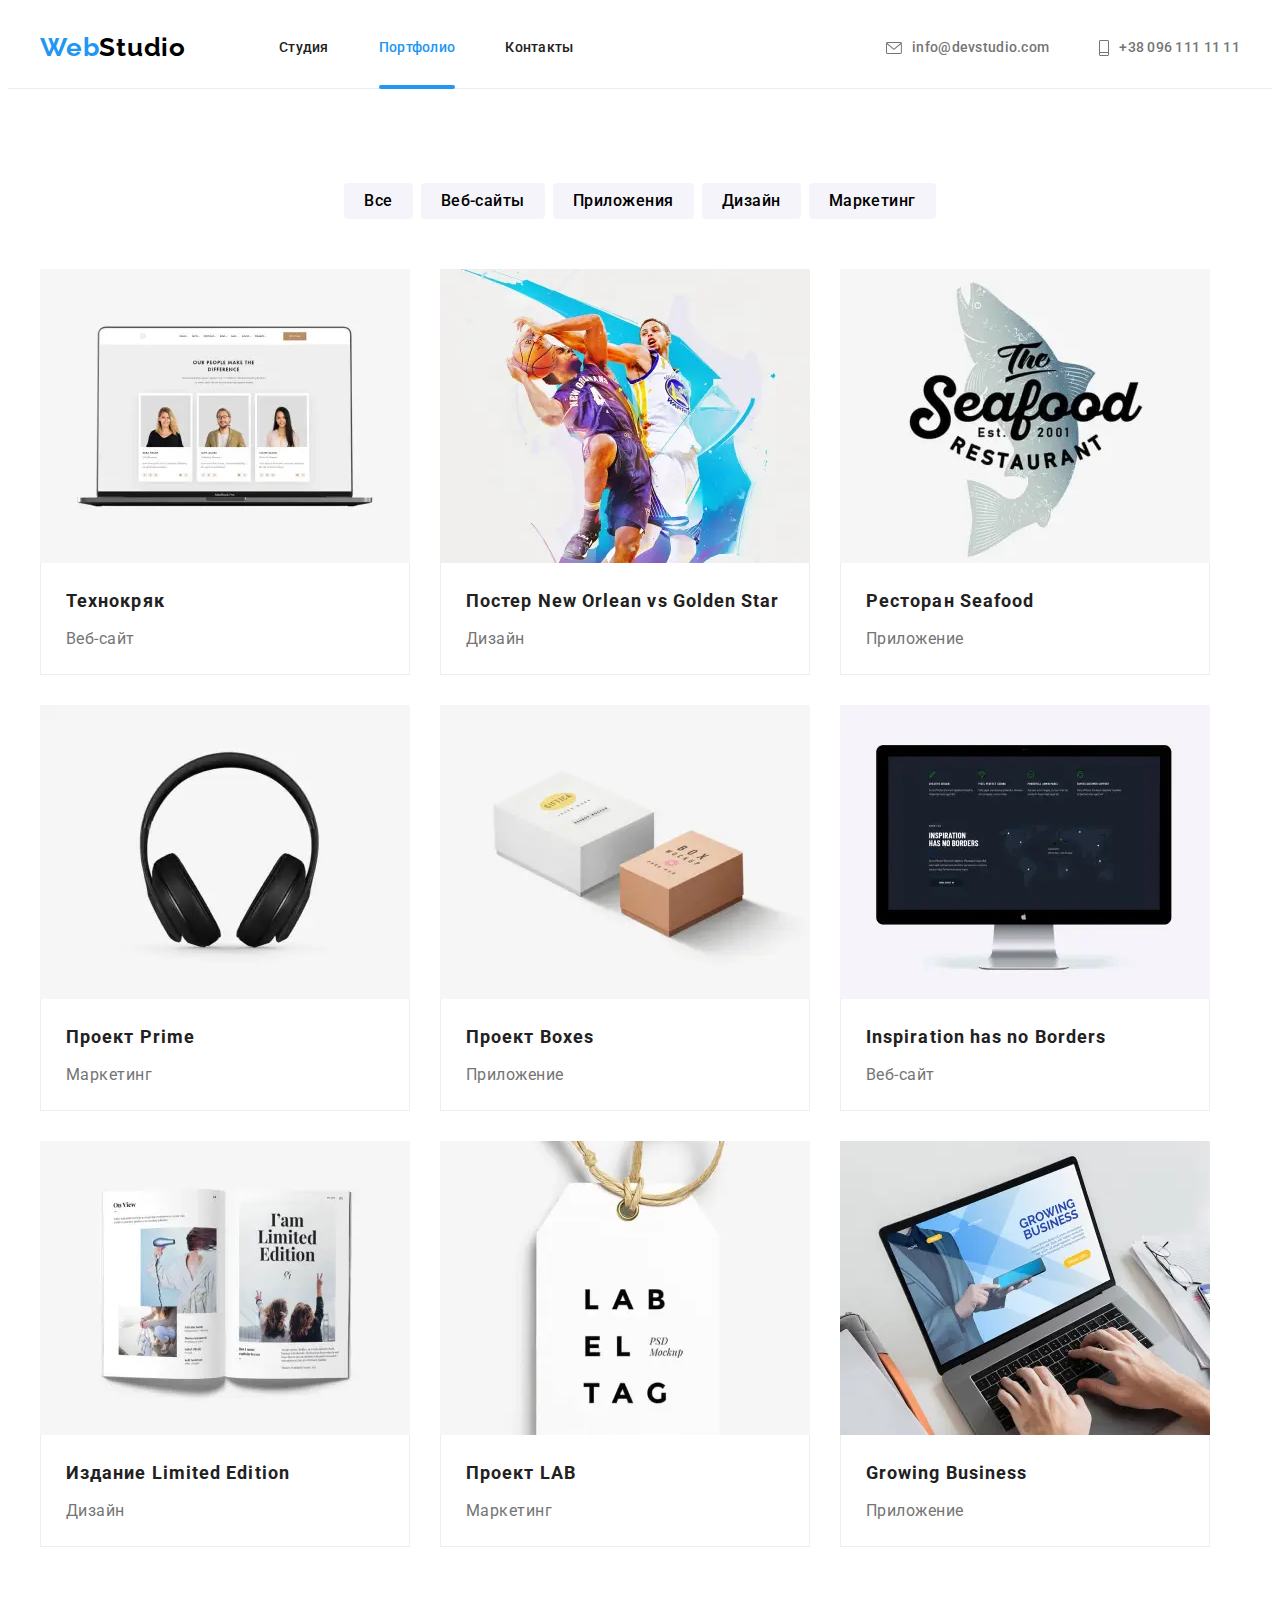
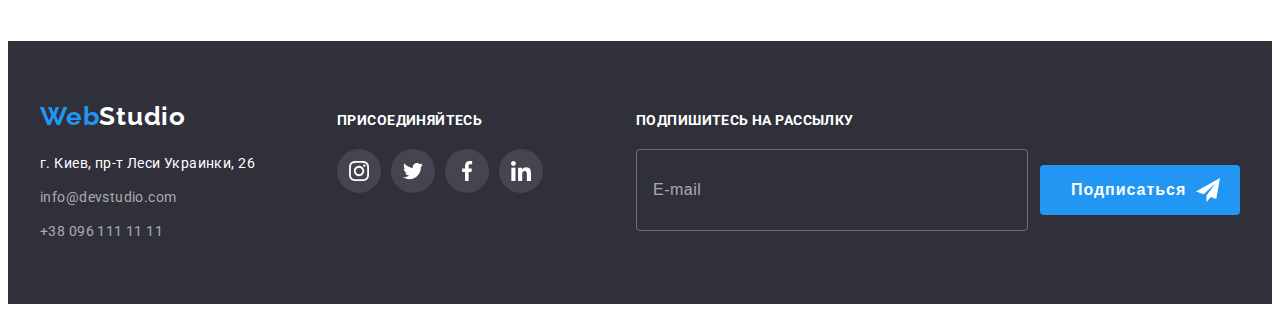
==== commit 2386c804: "Добавляет адаптацию portfolio" ====
--- a/portfolio.html
+++ b/portfolio.html
@@ -18,7 +18,7 @@
 <body>
 <!-- HEADER -->
 <header class="header">
-    <div class="container header-container">
+    <div class="container header__container">
         <nav class="navigation">
             <a class="link logo logo_them_light" href="./index.html" lang="en"><span
                     class="logo-icon">Web</span>Studio</a>
@@ -34,6 +34,11 @@
                 </li>
             </ul>
         </nav>
+        <button type="button" class="mobile-menu-btm" data-menu-open>
+            <svg class="mobile-menu-btm__icon" width="40" height="40">
+                <use href="./images/icons.svg#icon-mobile-menu"></use>
+            </svg>
+        </button>
         <ul class="header-contacts list">
             <li class="list-item">
                 <a class="header-mail link contacts-link" href="mailto:info@devstudio.com">
@@ -51,6 +56,62 @@
             </li>
         </ul>
     </div>
+<!-- MOBILE MENU -->
+    <div class="mobile-menu" data-menu>
+        <div class="container mobile-menu__container">
+            <button type="button" class="mobile-menu__close-btn" data-menu-close>
+                <svg class="mobile-menu__close-icon" width="40" height="40">
+                    <use href="./images/icons.svg#icon-close"></use>
+                </svg>
+            </button>
+            <ul class="mobile-menu__list list">
+                <li class="mobile-menu__item">
+                    <a class="mobile-menu__link link" href="./index.html">Студия</a>
+                </li>
+                <li class="mobile-menu__item">
+                    <a class="mobile-menu__link link current" href="./portfolio.html">Портфолио</a>
+                </li>
+                <li class="mobile-menu__item">
+                    <a class="mobile-menu__link link" href="">Контакты</a>
+                </li>
+            </ul>
+            <div class="mobile-menu-bottom">
+                <ul class="mobile-menu-contacts list">
+                    <li class="mobile-menu-contacts__list list-item">
+                        <a class="mobile-menu-contacts__phone link  contacts-link" href="tel:+380961111111">
+                            +38 096 111 11 11</a>
+                    </li>
+                    <li class="mobile-menu-contacts__list list-item">
+                        <a class="mobile-menu-contacts__mail link contacts-link" href="mailto:info@devstudio.com">
+                            info@devstudio.com</a>
+                    </li>
+                </ul>
+                <ul class="mobile-menu-social-list list">
+                    <li class="mobile-menu-social-list__item">
+                        <a href="" class="mobile-menu-social-list__link link">
+                            Instagram
+                        </a>
+                    </li>
+                    <li class="mobile-menu-social-list__item">
+                        <a href="" class="mobile-menu-social-list__link link">
+                            Twitter
+                        </a>
+                    </li>
+                    <li class="mobile-menu-social-list__item">
+                        <a href="" class="mobile-menu-social-list__link link">
+                            Facebook
+                        </a>
+                    </li>
+                    <li class="mobile-menu-social-list__item">
+                        <a href="" class="mobile-menu-social-list__link link">
+                            Linkedin
+                        </a>
+                    </li>
+                </ul>
+            </div>
+        </div>
+    </div>
+<!-- /MOBILE MENU -->
 </header>
 <!-- PORTFOLIO -->
     <main>
@@ -97,7 +158,7 @@
                                         <source srcset="./images/portfolio/project1-mobile.jpg 1x, ./images/portfolio/project1-mobile@2x.jpg 2x"
                                                 media="(max-width: 767px)">
                                     
-                                        <img src="./images/portfolio/project1-mobile.jpg" alt="Изображение проекта на ноутбуке" width="370" height="294">
+                                        <img src="./images/portfolio/project1-mobile.jpg" alt="Изображение проекта на ноутбуке">
                                     </picture>
                                     <p class="portfolio-project-overlay">Ресурс предлагает комплексные предложения с разным уровнем функционала и
                                         сервисов. Все это позволит посетителю получить
@@ -131,7 +192,7 @@
                                         <source srcset="./images/portfolio/project2-mobile.jpg 1x, ./images/portfolio/project2-mobile@2x.jpg 2x"
                                                 media="(max-width: 767px)">
                                     
-                                        <img src="./images/portfolio/project2-mobile.jpg" alt="Баскетболисты" width="370" height="294">
+                                        <img src="./images/portfolio/project2-mobile.jpg" alt="Баскетболисты">
                                     </picture>
                                     <p class="portfolio-project-overlay">Ресурс предлагает комплексные предложения с разным уровнем функционала и
                                     сервисов. Все это позволит посетителю получить
@@ -165,7 +226,7 @@
                                         <source srcset="./images/portfolio/project3-mobile.jpg 1x, ./images/portfolio/project3-mobile@2x.jpg 2x"
                                                 media="(max-width: 767px)">
                                     
-                                        <img src="./images/portfolio/project3-mobile.jpg" alt="Логотип ресторана (Рыба)" width="370" height="294">
+                                        <img src="./images/portfolio/project3-mobile.jpg" alt="Логотип ресторана (Рыба)">
                                     </picture>
                                     <p class="portfolio-project-overlay">Ресурс предлагает комплексные предложения с разным уровнем функционала и
                                     сервисов. Все это позволит посетителю получить
@@ -199,7 +260,7 @@
                                         <source srcset="./images/portfolio/project4-mobile.jpg 1x, ./images/portfolio/project4-mobile@2x.jpg 2x"
                                                 media="(max-width: 767px)">
                                     
-                                        <img src="./images/portfolio/project4-mobile.jpg" alt="Наушники" width="370" height="294">
+                                        <img src="./images/portfolio/project4-mobile.jpg" alt="Наушники">
                                     </picture>
                                     <p class="portfolio-project-overlay">Ресурс предлагает комплексные предложения с разным уровнем функционала и
                                     сервисов. Все это позволит посетителю получить
@@ -233,7 +294,7 @@
                                         <source srcset="./images/portfolio/project5-mobile.jpg 1x, ./images/portfolio/project5-mobile@2x.jpg 2x"
                                                 media="(max-width: 767px)">
                                     
-                                        <img src="./images/portfolio/project5-mobile.jpg" alt="Две коробки" width="370" height="294">
+                                        <img src="./images/portfolio/project5-mobile.jpg" alt="Две коробки">
                                     </picture>
                                     <p class="portfolio-project-overlay">Ресурс предлагает комплексные предложения с разным уровнем функционала и
                                     сервисов. Все это позволит посетителю получить
@@ -267,7 +328,7 @@
                                         <source srcset="./images/portfolio/project6-mobile.jpg 1x, ./images/portfolio/project6-mobile@2x.jpg 2x"
                                                 media="(max-width: 767px)">
                                     
-                                        <img src="./images/portfolio/project6-mobile.jpg" alt="Монитор с главной страницей сайта" width="370" height="294">
+                                        <img src="./images/portfolio/project6-mobile.jpg" alt="Монитор с главной страницей сайта">
                                     </picture>
                                     <p class="portfolio-project-overlay">Ресурс предлагает комплексные предложения с разным уровнем функционала и
                                     сервисов. Все это позволит посетителю получить
@@ -301,7 +362,7 @@
                                         <source srcset="./images/portfolio/project7-mobile.jpg 1x, ./images/portfolio/project7-mobile@2x.jpg 2x"
                                                 media="(max-width: 767px)">
                                     
-                                        <img src="./images/portfolio/project7-mobile.jpg" alt="Развернутая книга" width="370" height="294">
+                                        <img src="./images/portfolio/project7-mobile.jpg" alt="Развернутая книга">
                                     </picture>
                                     <p class="portfolio-project-overlay">Ресурс предлагает комплексные предложения с разным уровнем функционала и
                                         сервисов. Все это позволит посетителю получить
@@ -335,7 +396,7 @@
                                         <source srcset="./images/portfolio/project8-mobile.jpg 1x, ./images/portfolio/project8-mobile@2x.jpg 2x"
                                                 media="(max-width: 767px)">
                                     
-                                        <img src="./images/portfolio/project8-mobile.jpg" alt="Логотип с названием проекта" width="370" height="294">
+                                        <img src="./images/portfolio/project8-mobile.jpg" alt="Логотип с названием проекта">
                                     </picture>
                                     <p class="portfolio-project-overlay">Ресурс предлагает комплексные предложения с разным уровнем функционала и
                                         сервисов. Все это позволит посетителю получить
@@ -369,7 +430,7 @@
                                         <source srcset="./images/portfolio/project9-mobile.jpg 1x, ./images/portfolio/project9-mobile@2x.jpg 2x"
                                                 media="(max-width: 767px)">
                                     
-                                        <img src="./images/portfolio/project9-mobile.jpg" alt="Ноутбук с приложением" width="370" height="294">
+                                        <img src="./images/portfolio/project9-mobile.jpg" alt="Ноутбук с приложением">
                                     </picture>
                                     <p class="portfolio-project-overlay">Ресурс предлагает комплексные предложения с разным уровнем функционала и
                                     сервисов. Все это позволит посетителю получить
@@ -453,5 +514,7 @@
         </div>
     </div>
 </footer>
+
+<script src="./js/menu.js"></script>
 </body>
 </html>--- a/css/main.min.css
+++ b/css/main.min.css
@@ -1 +1 @@
-:root{--primary-font: "Roboto", sans-serif;--secondary-font: "Raleway", sans-serif;--accent-color: #2196F3;--logo-light-them-color: #000000;--logo-dark-them-color: #FFFFFF;--header-background-color: #FFFFFF;--hero-background-color: #C4C4C4;--our-advantages-background-color: #FFFFFF;--about-us-background-color: #FFFFFF;--our-team-background-color: #F5F4FA;--footer-background-color: #2F303A;--our-team-cards-background-color: #FFFFFF;--header-border-color: #ECECEC;--header-menu-link-color: #212121;--header-contacts-color: #757575;--hero-title-color: #FFFFFF;--sections-titles-color: #212121;--sections-text-color: #757575;--footer-text-adress-color: #FFFFFF;--footer-text-contacts-color: rgba(255, 255, 255, 0.6);--modal-btn-text-color: #FFFFFF;--modal-btn-background-hover-color: #188CE8;--portfolio-background-btn-color: #F5F4FA;--portfolio-background-hover-btn-color: #2196F3;--portfolio-cards-background-color: #FFFFFF;--portfolio-cards-border-color: #EEEEEE;--portfolio-text-btn-color: #212121;--portfolio-text-hover-btn-color: #FFFFFF;--icon-hover-fill: #FFFFFF;--icon-fill: #AFB1B8}.visually-hidden{position:absolute;width:1px;height:1px;margin:-1px;border:0;padding:0;white-space:nowrap;clip-path:inset(100%);clip:rect(0 0 0 0);overflow:hidden}.clients-list-link,.about-projects,.advantages-container,.modal-contacts-form-checkbox-lable,.modal-btn-close,.social-list-link-dark,.social-list-link{display:flex;justify-content:center;align-items:center}body{font-family:"Roboto",sans-serif}.list{list-style:none}.link{text-decoration:none}h1,h2,h3,p{margin-top:0;margin-bottom:0}img{display:block;max-width:100%;height:auto}ul,ol{margin-top:0;margin-bottom:0;padding-left:0}.container{width:1200px;margin-left:auto;margin-right:auto;padding-left:15px;padding-right:15px}.section{padding-top:94px;padding-bottom:94px}.modal-btn{font-family:var(--primary-font);font-size:16px;font-weight:700;line-height:1.875;display:flex;align-items:center;text-align:center;letter-spacing:.06em;cursor:pointer;min-width:200px;padding:10px 30px;border:none;border-radius:4px;margin:0 auto;color:var(--modal-btn-text-color);background-color:var(--accent-color);box-shadow:0px 4px 4px rgba(0,0,0,.15);transition:background-color 250ms cubic-bezier(0.4, 0, 0.2, 1)}.modal-btn:hover,.modal-btn:focus{background-color:var(--modal-btn-background-hover-color)}.title{margin-bottom:50px}.logo_them_light{margin-right:90px;font-family:var(--secondary-font);font-size:26px;font-weight:700;line-height:1.1923076923;letter-spacing:.03em;color:var(--logo-light-them-color)}.logo_them_dark{font-family:var(--secondary-font);font-size:26px;font-weight:700;line-height:1.1923076923;letter-spacing:.03em;color:var(--logo-dark-them-color)}.logo-icon{color:var(--accent-color)}.social-list{display:flex;justify-content:center}.social-list-link{width:44px;height:44px;border-radius:50%;background-color:var(--our-team-cards-background-color);transition:background-color 250ms cubic-bezier(0.4, 0, 0.2, 1)}.social-list-link:hover,.social-list-link:focus{background-color:var(--accent-color)}.social-list-item:not(:last-child){margin-right:10px}.social-list-icon{fill:var(--icon-fill);transition:fill 250ms cubic-bezier(0.4, 0, 0.2, 1)}.social-list-link:hover .social-list-icon,.social-list-link:focus .social-list-icon{fill:var(--icon-hover-fill)}.social-list-icon-dark{fill:#fff}.social-list-link-dark{width:44px;height:44px;border-radius:50%;background-color:rgba(255,255,255,.1);transition:background-color 250ms cubic-bezier(0.4, 0, 0.2, 1)}.social-list-link-dark:hover,.social-list-link-dark:focus{background-color:var(--accent-color)}.backdrop{position:fixed;top:0;left:0;width:100%;height:100%;background-color:rgba(0,0,0,.2);transition:opacity 250ms cubic-bezier(0.4, 0, 0.2, 1),visibility 250ms cubic-bezier(0.4, 0, 0.2, 1)}.backdrop.is-hidden{opacity:0;visibility:hidden;pointer-events:none}.modal{position:absolute;top:50%;left:50%;transform:translate(-50%, -50%);width:528px;height:581px;padding:40px;background-color:#fff}.modal-btn-close{position:absolute;top:8px;right:8px;width:30px;height:30px;padding:0;border:1px solid rgba(0,0,0,.1);border-radius:50%;background-color:rgba(0,0,0,0);cursor:pointer}.modal-btn-close-icon{fill:#000}.modal-btn-close:hover .modal-btn-close-icon,.modal-btn-close:focus .modal-btn-close-icon{fill:var(--accent-color)}.modal-contacts-form{display:flex;flex-direction:column}.modal-contacts-form-title{margin-bottom:12px;font-family:var(--primary-font);font-weight:700;font-size:20px;line-height:1.15;text-align:center;letter-spacing:.03em;color:#212121}.modal-contacts-form-field{margin-bottom:10px}.modal-contacts-form-field-last{margin-bottom:20px}.modal-contacts-form-input{width:100%;height:40px;padding-left:42px;border:1px solid rgba(33,33,33,.2);border-radius:4px;transition:border-color 250ms cubic-bezier(0.4, 0, 0.2, 1)}.modal-contacts-form-input:focus{outline:none;border-color:var(--accent-color)}.modal-contacts-form-field-key{display:block;margin-bottom:4px;font-family:var(--primary-font);font-size:12px;line-height:1.17;letter-spacing:.01em;color:var(--sections-text-color)}.modal-contacts-form-wrapper{position:relative;display:block}.modal-contacts-form-icon{position:absolute;left:12px;top:50%;transform:translateY(-50%);fill:#212121;transition:fill 250ms cubic-bezier(0.4, 0, 0.2, 1)}.modal-contacts-form-input:focus+.modal-contacts-form-icon{fill:var(--accent-color)}.modal-contacts-form-message{display:block;width:100%;height:120px;border:1px solid rgba(33,33,33,.2);border-radius:4px;resize:none;padding:12px 16px;transition:border-color 250ms cubic-bezier(0.4, 0, 0.2, 1)}.modal-contacts-form-message:focus{outline:none;border-color:var(--accent-color)}.modal-contacts-form-message::placeholder{font-family:var(--primary-font);font-size:12px;line-height:1.17;letter-spacing:.01em;color:rgba(117,117,117,.5)}.modal-contacts-form-checkbox-lable{flex-wrap:wrap;font-family:var(--primary-font);font-size:14px;line-height:1.71;letter-spacing:.03em;color:#757575;margin-bottom:30px}.modal-contacts-form-checkbox-lable::before{content:"";display:block;width:16px;height:15px;border:2px solid #212121;border-radius:2px;margin-right:7px;cursor:pointer}.modal-contacts-form-checkbox:checked+.modal-contacts-form-checkbox-lable::before{background-color:var(--accent-color);border:none;background-image:url(../images/modal/vector.svg);background-repeat:no-repeat;background-size:auto auto;background-position:50% 50%}.modal-contacts-form-checkbox:focus+.modal-contacts-form-checkbox-lable::before{border-color:var(--accent-color)}.modal-contacts-form-checkbox-icon{fill:rgba(0,0,0,0);border:2px solid #212121;border-radius:4px;cursor:pointer;margin-right:7px;transition:border 250ms cubic-bezier(0.4, 0, 0.2, 1),fill 250ms cubic-bezier(0.4, 0, 0.2, 1)}.modal-contacts-form-btm{min-width:200px;align-self:center;padding:10px 56px;font-weight:700;font-size:16px;line-height:1.88;letter-spacing:.06em;color:var(--modal-btn-text-color);background-color:var(--accent-color);cursor:pointer;border-color:rgba(0,0,0,0);border-radius:4px;transition:background-color var(--transition-data);box-shadow:0px 4px 4px rgba(0,0,0,.15)}.modal-contacts-form-btm:hover,.modal-contacts-form-btm:focus{background-color:var(--modal-btn-background-hover-color)}.modal-form-rules-link{color:var(--accent-color)}.header{background-color:var(--header-background-color);border-bottom:1px solid var(--header-border-color)}.header-container{display:flex;align-items:center;justify-content:space-between}.navigation{display:flex;align-items:center}.menu{display:flex;align-items:center}.menu .menu__link.current{color:var(--accent-color)}.header-contacts{display:flex;align-items:center}.menu__item:not(:last-child){margin-right:50px}.list-item:not(:last-child){margin-right:50px}.current{position:relative}.current::after{position:absolute;display:block;left:0;bottom:-1px;content:"";width:100%;height:4px;border-radius:2px;background-color:var(--accent-color)}.menu__link{display:block;padding:32px 0;font-weight:500;font-size:14px;line-height:1.14;letter-spacing:.02em;color:var(--header-menu-link-color);transition:color 250ms cubic-bezier(0.4, 0, 0.2, 1)}.menu__link:hover,.menu__link:focus{color:var(--accent-color)}.header-mail:hover,.header-mail:focus,.header-phone:hover,.header-phone:focus{color:var(--accent-color)}.header-mail,.header-phone{font-weight:500;font-size:14px;line-height:1.14;letter-spacing:.02em;color:var(--header-contacts-color);transition:color 250ms cubic-bezier(0.4, 0, 0.2, 1)}.contacts-link{display:flex;align-items:center}.header-contacts__icon{margin-right:10px;fill:currentColor}.contacts-link:hover .header-contacts__icon,.contacts-link:focus .header-contacts__icon{fill:currentColor}.hero{background-color:var(--hero-background-color);padding-top:200px;padding-bottom:200px;margin:0 auto;text-align:center;background-image:linear-gradient(rgba(47, 48, 58, 0.4), rgba(47, 48, 58, 0.4)),url(../images/hero-section/hero-bg-desktop.jpg);background-repeat:no-repeat;background-size:cover;background-position:50% 50%;max-width:1600px}@media(min-device-pixel-ratio: 2),(min-resolution: 192dpi),(min-resolution: 2dppx){.hero{background-image:url(../images/hero-section/hero-bg-desktop@2x.jpg)}}.hero__title{font-family:var(--primary-font);font-weight:900;font-size:44px;line-height:1.36;text-align:center;letter-spacing:.06em;text-transform:uppercase;color:var(--hero-title-color);margin:0 auto 30px auto;width:700px}.advantages{background-color:var(--our-advantages-background-color)}.advantages-list{display:flex;flex-wrap:wrap}.advantages-list__item{width:270px}.advantages-list__item:not(:nth-child(4n)){margin-right:30px}.advantages__title{font-family:var(--primary-font);font-weight:700;font-size:14px;line-height:1.14;letter-spacing:.03em;text-transform:uppercase;color:var(--sections-titles-color);margin-bottom:10px}.advantages__text{font-family:var(--primary-font);font-size:14px;line-height:1.71;letter-spacing:.03em;color:var(--sections-text-color)}.advantages-container{background-color:#f5f4fa;width:270px;height:120px;margin-bottom:30px;border-radius:4px}.about__item{display:flex;flex-wrap:wrap}.about__cards{position:relative;flex-basis:calc((100% - 60px)/3);box-shadow:0px 4px 4px rgba(0,0,0,.25)}.about__cards:not(:nth-child(3n)){margin-right:30px}.about__cards:not(:nth-last-child(-n+3)){margin-bottom:30px}.about{background-color:var(--about-us-background-color);padding-top:0}.about__title{font-family:var(--primary-font);font-weight:700;font-size:36px;line-height:1.17;text-align:center;letter-spacing:.03em;color:var(--sections-titles-color)}.about-projects{position:absolute;bottom:0;left:0;width:370px;height:70px;background-color:rgba(47,48,58,.8)}.about-projects__title{font-family:var(--primary-font);font-weight:700;font-size:14px;line-height:1.14;letter-spacing:.03em;text-transform:uppercase;color:#fff}.team{background-color:var(--our-team-background-color)}.our-team{display:flex;flex-wrap:wrap}.team-cards{background-color:var(--our-team-cards-background-color);flex-basis:calc((100% - 90px)/4);border-radius:0 0 4px 4px;box-shadow:0px 1px 3px rgba(0,0,0,.12),0px 1px 1px rgba(0,0,0,.14),0px 2px 1px rgba(0,0,0,.2)}.team-cards:not(:nth-child(4n)){margin-right:30px}.team-cards:not(:nth-last-child(-n+4)){margin-bottom:30px}.team-cards-content{padding-top:30px;padding-bottom:30px}.team-title{font-family:var(--primary-font);font-weight:700;font-size:36px;line-height:1.17;text-align:center;letter-spacing:.03em;color:var(--sections-titles-color)}.team-title-name{font-family:var(--primary-font);font-weight:500;font-size:16px;line-height:1.19;text-align:center;letter-spacing:.03em;color:var(--sections-titles-color);margin-bottom:10px}.team-position{font-family:var(--primary-font);font-size:16px;line-height:1.19;text-align:center;letter-spacing:.03em;color:var(--sections-text-color);margin-bottom:16px}.clients-title{font-family:var(--primary-font);font-weight:700;font-size:36px;line-height:1.17;text-align:center;letter-spacing:.03em;color:var(--sections-titles-color)}.clients-list{display:flex;flex-wrap:wrap}.clients-list-link{width:170px;height:92px;border:solid 1px #afb1b8;border-radius:4px;background-color:var(--our-team-cards-background-color);color:#afb1b8;transition:color 250ms cubic-bezier(0.4, 0, 0.2, 1),border 250ms cubic-bezier(0.4, 0, 0.2, 1)}.clients-list-link:hover,.clients-list-link:focus{border:solid 1px var(--accent-color);color:var(--accent-color)}.clients-list-icon{fill:currentColor}.clients-list-link:hover .clients-list-icon,.clients-list-link:focus .clients-list-icon{fill:currentColor}.clients-list-item{flex-basis:calc((100% - 150px)/6)}.clients-list-item:not(:nth-child(6n)){margin-right:30px}.clients-list-item:not(:nth-last-child(-n+6)){margin-bottom:30px}.footer{background-color:var(--footer-background-color);padding-top:60px;padding-bottom:60px}.footer-address{margin-top:20px;font-style:normal}.address-item:not(:last-child){margin-bottom:10px}.footer-maps{font-family:var(--primary-font);font-size:14px;line-height:1.71;letter-spacing:.03em;color:var(--footer-text-adress-color);transition:color 250ms cubic-bezier(0.4, 0, 0.2, 1)}.footer-maps:hover,.footer-maps:focus{color:var(--accent-color)}.footer-mail,.footer-phone{font-family:var(--primary-font);font-size:14px;line-height:1.71;letter-spacing:.03em;color:var(--footer-text-contacts-color);transition:color 250ms cubic-bezier(0.4, 0, 0.2, 1)}.footer-mail:hover,.footer-mail:focus,.footer-phone:hover,.footer-phone:focus{color:var(--accent-color)}.container-footer{display:flex;align-items:baseline}.footer-left-side{flex-grow:1;margin-right:70px}.footer-right-side-title{font-family:var(--primary-font);font-weight:700;font-size:14px;line-height:1.14;letter-spacing:.03em;text-transform:uppercase;color:#fff;margin-bottom:20px}.footer-right-side{margin-right:93px}.footer-subcribe-form{display:flex;align-items:center}.footer-subcribe-input{width:358px;height:50px;padding:15px 16px;margin-right:12px;color:#fff;background-color:rgba(0,0,0,0);border:1px solid rgba(255,255,255,.3);border-radius:4px}.footer-subcribe-input::placeholder{font-size:16px;line-height:1.25;letter-spacing:.03em;color:rgba(255,255,255,.6)}.footer-subscribe-button{min-width:200px;height:50px;display:flex;align-items:center;padding-left:29px;font-weight:700;font-size:16px;line-height:1.88;letter-spacing:.06em;color:#fff;background-color:var(--accent-color);cursor:pointer;border-color:rgba(0,0,0,0);border-radius:4px;transition:background-color 250ms cubic-bezier(0.4, 0, 0.2, 1)}.footer-subscribe-button:hover,.footer-subscribe-button:focus{background-color:#188ce8}.footer-subscribe-button-icon{margin-left:10px;fill:#fff}.portfolio-menu-btn{font-family:var(--primary-font);font-weight:500;font-size:16px;line-height:1.63;text-align:center;letter-spacing:.03em;color:var --portfolio-text-btn-color;background-color:var(--portfolio-background-btn-color);cursor:pointer;padding:5px 20px;border:none;border-radius:4px;transition:color 250ms cubic-bezier(0.4, 0, 0.2, 1),background-color 250ms cubic-bezier(0.4, 0, 0.2, 1),box-shadow 250ms cubic-bezier(0.4, 0, 0.2, 1)}.portfolio-menu-btn:hover,.portfolio-menu-btn:focus{color:var(--portfolio-text-hover-btn-color);background-color:var(--portfolio-background-hover-btn-color);box-shadow:0px 4px 4px rgba(0,0,0,.25)}.container-btm{display:flex;flex-wrap:wrap;justify-content:center;margin-bottom:50px}.container-menu-btm:not(:last-child){margin-right:10px}.portfolio-item{display:flex;flex-wrap:wrap}.portfolio-cards{background-color:var(--portfolio-cards-background-color);flex-basis:calc((100% - 60px)/3)}.portfolio-cards:not(:nth-child(3n)){margin-right:30px}.portfolio-cards:not(:nth-last-child(-n+3)){margin-bottom:30px}.portfolio-cards-content{padding-top:20px;padding-bottom:20px;padding-left:25px;padding-right:25px;border:1px solid var(--portfolio-cards-border-color);border-top:none}.portfolio-project-name{font-family:var(--primary-font);font-weight:700;font-size:18px;line-height:2;letter-spacing:.06em;color:var(--sections-titles-color);margin-bottom:5px}.portfolio-project-description{font-family:var(--primary-font);font-size:16px;line-height:1.88;letter-spacing:.03em;color:var(--sections-text-color)}.portfolio-list-link{display:block;text-decoration:none;transition:box-shadow 250ms cubic-bezier(0.4, 0, 0.2, 1)}.portfolio-list-link:hover,.portfolio-list-link:focus{box-shadow:0px 1px 1px rgba(0,0,0,.12),0px 4px 4px rgba(0,0,0,.06),1px 4px 6px rgba(0,0,0,.16)}.portfolio-project-wrapper{position:relative;overflow:hidden}.portfolio-project-overlay{position:absolute;top:0;left:0;width:100%;height:100%;font-family:var(--primary-font);font-size:18px;line-height:1.56;letter-spacing:.03em;padding:63px 24px;overflow:auto;color:#fff;background-color:rgba(33,150,243,.9);transform:translateY(100%);transition:transform 250ms cubic-bezier(0.4, 0, 0.2, 1)}.portfolio-list-link:hover .portfolio-project-overlay,.portfolio-list-link:focus .portfolio-project-overlay{transform:translateY(0%)}/*# sourceMappingURL=main.min.css.map */+:root{--primary-font: "Roboto", sans-serif;--secondary-font: "Raleway", sans-serif;--accent-color: #2196F3;--logo-light-them-color: #000000;--logo-dark-them-color: #FFFFFF;--header-background-color: #FFFFFF;--hero-background-color: #C4C4C4;--our-advantages-background-color: #FFFFFF;--about-us-background-color: #FFFFFF;--our-team-background-color: #F5F4FA;--footer-background-color: #2F303A;--our-team-cards-background-color: #FFFFFF;--header-border-color: #ECECEC;--header-menu-link-color: #212121;--header-contacts-color: #757575;--hero-title-color: #FFFFFF;--sections-titles-color: #212121;--sections-text-color: #757575;--footer-text-adress-color: #FFFFFF;--footer-text-contacts-color: rgba(255, 255, 255, 0.6);--modal-btn-text-color: #FFFFFF;--modal-btn-background-hover-color: #188CE8;--portfolio-background-btn-color: #F5F4FA;--portfolio-background-hover-btn-color: #2196F3;--portfolio-cards-background-color: #FFFFFF;--portfolio-cards-border-color: #EEEEEE;--portfolio-text-btn-color: #212121;--portfolio-text-hover-btn-color: #FFFFFF;--icon-hover-fill: #FFFFFF;--icon-fill: #AFB1B8}.visually-hidden{position:absolute;width:1px;height:1px;margin:-1px;border:0;padding:0;white-space:nowrap;clip-path:inset(100%);clip:rect(0 0 0 0);overflow:hidden}.advantages-container,.modal-contacts-form-checkbox-lable,.modal-btn-close,.social-list-link-dark,.social-list-link{display:flex;justify-content:center;align-items:center}body{font-family:"Roboto",sans-serif}.list{list-style:none}.link{text-decoration:none}h1,h2,h3,p{margin-top:0;margin-bottom:0}img{display:block;max-width:100%;height:auto}ul,ol{margin-top:0;margin-bottom:0;padding-left:0}.container{width:100%;padding-left:15px;padding-right:15px}@media screen and (min-width: 480px){.container{width:480px;margin:0 auto}}@media screen and (min-width: 768px){.container{width:768px}}@media screen and (min-width: 1200px){.container{width:1200px}}@media screen and (max-width: 1199px){.section{padding-top:60px;padding-bottom:60px}}@media screen and (min-width: 1200px){.section{padding-top:94px;padding-bottom:94px}}@media screen and (max-width: 767px){.mobile-menu{position:fixed;top:0;left:0;width:100%;height:100%;z-index:999;background-color:#fff;opacity:0;visibility:hidden;pointer-events:none;transition:opacity 250ms cubic-bezier(0.4, 0, 0.2, 1),visibility 250ms cubic-bezier(0.4, 0, 0.2, 1)}.mobile-menu.is-open{opacity:1;visibility:visible;pointer-events:auto}.mobile-menu__container{position:relative;padding-top:48px;padding-bottom:48px;display:flex;flex-direction:column;justify-content:space-between;height:100%}.mobile-menu__close-btn{position:absolute;top:10px;right:15px;border:none;background-color:rgba(0,0,0,0);padding:0;line-height:0;fill:#212121}.mobile-menu__close-btn:hover,.mobile-menu__close-btn:focus{fill:var(--accent-color)}.mobile-menu__link.current{color:var(--accent-color)}.mobile-menu__link{font-family:var(---primary-font);font-weight:500;font-size:40px;line-height:1.18;letter-spacing:.02em;color:#212121}.mobile-menu__item:not(:last-child){margin-bottom:32px}.mobile-menu-contacts{margin-bottom:64px}.mobile-menu-contacts__list:not(:last-child){margin-bottom:32px}.mobile-menu-contacts__phone{font-family:var(---primary-font);font-weight:500;font-size:34px;line-height:1.18;letter-spacing:.02em;color:var(--accent-color)}.mobile-menu-contacts__mail{font-family:var(---primary-font);font-weight:500;font-size:24px;line-height:1.17;letter-spacing:.02em;color:#757575}.mobile-menu-social-list{display:flex;justify-content:left;flex-wrap:wrap}.mobile-menu-social-list__item:not(:last-child){margin-right:20px}.mobile-menu-social-list__item{position:relative}.mobile-menu-social-list__item:not(:last-child)::after{position:absolute;display:block;right:-10px;top:0;content:"";width:1px;height:100%;background-color:rgba(33,33,33,.2)}.mobile-menu-social-list__link{font-family:var(---primary-font);font-weight:500;font-size:18px;line-height:1.22;letter-spacing:.02em;color:var(--accent-color)}}@media screen and (min-width: 768px){.mobile-menu{display:none}}.modal-btn{font-family:var(--primary-font);font-size:16px;font-weight:700;line-height:1.875;display:flex;align-items:center;text-align:center;letter-spacing:.06em;cursor:pointer;min-width:200px;padding:10px 30px;border:none;border-radius:4px;margin:0 auto;color:var(--modal-btn-text-color);background-color:var(--accent-color);box-shadow:0px 4px 4px rgba(0,0,0,.15);transition:background-color 250ms cubic-bezier(0.4, 0, 0.2, 1)}.modal-btn:hover,.modal-btn:focus{background-color:var(--modal-btn-background-hover-color)}.title{margin-bottom:50px}.logo_them_light{font-family:var(--secondary-font);font-size:26px;font-weight:700;line-height:1.1923076923;letter-spacing:.03em;color:var(--logo-light-them-color)}.logo_them_dark{font-family:var(--secondary-font);font-size:26px;font-weight:700;line-height:1.1923076923;letter-spacing:.03em;color:var(--logo-dark-them-color)}.logo-icon{color:var(--accent-color)}@media screen and (min-width: 768px){.logo_them_light{margin-right:88px}}@media screen and (min-width: 1200px){.logo_them_light{margin-right:93px}}.social-list{display:flex;justify-content:center}.social-list-link{width:44px;height:44px;border-radius:50%;background-color:var(--our-team-cards-background-color);transition:background-color 250ms cubic-bezier(0.4, 0, 0.2, 1)}.social-list-link:hover,.social-list-link:focus{background-color:var(--accent-color)}.social-list-item:not(:last-child){margin-right:10px}.social-list-icon{fill:var(--icon-fill);transition:fill 250ms cubic-bezier(0.4, 0, 0.2, 1)}.social-list-link:hover .social-list-icon,.social-list-link:focus .social-list-icon{fill:var(--icon-hover-fill)}.social-list-icon-dark{fill:#fff}.social-list-link-dark{width:44px;height:44px;border-radius:50%;background-color:rgba(255,255,255,.1);transition:background-color 250ms cubic-bezier(0.4, 0, 0.2, 1)}.social-list-link-dark:hover,.social-list-link-dark:focus{background-color:var(--accent-color)}.backdrop{position:fixed;top:0;left:0;width:100%;height:100%;background-color:rgba(0,0,0,.2);transition:opacity 250ms cubic-bezier(0.4, 0, 0.2, 1),visibility 250ms cubic-bezier(0.4, 0, 0.2, 1)}.backdrop.is-hidden{opacity:0;visibility:hidden;pointer-events:none}.modal{position:absolute;top:50%;left:50%;transform:translate(-50%, -50%);width:528px;height:581px;padding:40px;background-color:#fff}.modal-btn-close{position:absolute;top:8px;right:8px;width:30px;height:30px;padding:0;border:1px solid rgba(0,0,0,.1);border-radius:50%;background-color:rgba(0,0,0,0);cursor:pointer}.modal-btn-close-icon{fill:#000}.modal-btn-close:hover .modal-btn-close-icon,.modal-btn-close:focus .modal-btn-close-icon{fill:var(--accent-color)}.modal-contacts-form{display:flex;flex-direction:column}.modal-contacts-form-title{margin-bottom:12px;font-family:var(--primary-font);font-weight:700;font-size:20px;line-height:1.15;text-align:center;letter-spacing:.03em;color:#212121}.modal-contacts-form-field{margin-bottom:10px}.modal-contacts-form-field-last{margin-bottom:20px}.modal-contacts-form-input{width:100%;height:40px;padding-left:42px;border:1px solid rgba(33,33,33,.2);border-radius:4px;transition:border-color 250ms cubic-bezier(0.4, 0, 0.2, 1)}.modal-contacts-form-input:focus{outline:none;border-color:var(--accent-color)}.modal-contacts-form-field-key{display:block;margin-bottom:4px;font-family:var(--primary-font);font-size:12px;line-height:1.17;letter-spacing:.01em;color:var(--sections-text-color)}.modal-contacts-form-wrapper{position:relative;display:block}.modal-contacts-form-icon{position:absolute;left:12px;top:50%;transform:translateY(-50%);fill:#212121;transition:fill 250ms cubic-bezier(0.4, 0, 0.2, 1)}.modal-contacts-form-input:focus+.modal-contacts-form-icon{fill:var(--accent-color)}.modal-contacts-form-message{display:block;width:100%;height:120px;border:1px solid rgba(33,33,33,.2);border-radius:4px;resize:none;padding:12px 16px;transition:border-color 250ms cubic-bezier(0.4, 0, 0.2, 1)}.modal-contacts-form-message:focus{outline:none;border-color:var(--accent-color)}.modal-contacts-form-message::placeholder{font-family:var(--primary-font);font-size:12px;line-height:1.17;letter-spacing:.01em;color:rgba(117,117,117,.5)}.modal-contacts-form-checkbox-lable{flex-wrap:wrap;font-family:var(--primary-font);font-size:14px;line-height:1.71;letter-spacing:.03em;color:#757575;margin-bottom:30px}.modal-contacts-form-checkbox-lable::before{content:"";display:block;width:16px;height:15px;border:2px solid #212121;border-radius:2px;margin-right:7px;cursor:pointer}.modal-contacts-form-checkbox:checked+.modal-contacts-form-checkbox-lable::before{background-color:var(--accent-color);border:none;background-image:url(../images/modal/vector.svg);background-repeat:no-repeat;background-size:auto auto;background-position:50% 50%}.modal-contacts-form-checkbox:focus+.modal-contacts-form-checkbox-lable::before{border-color:var(--accent-color)}.modal-contacts-form-checkbox-icon{fill:rgba(0,0,0,0);border:2px solid #212121;border-radius:4px;cursor:pointer;margin-right:7px;transition:border 250ms cubic-bezier(0.4, 0, 0.2, 1),fill 250ms cubic-bezier(0.4, 0, 0.2, 1)}.modal-contacts-form-btm{min-width:200px;align-self:center;padding:10px 56px;font-weight:700;font-size:16px;line-height:1.88;letter-spacing:.06em;color:var(--modal-btn-text-color);background-color:var(--accent-color);cursor:pointer;border-color:rgba(0,0,0,0);border-radius:4px;transition:background-color var(--transition-data);box-shadow:0px 4px 4px rgba(0,0,0,.15)}.modal-contacts-form-btm:hover,.modal-contacts-form-btm:focus{background-color:var(--modal-btn-background-hover-color)}.modal-form-rules-link{color:var(--accent-color)}.header{background-color:var(--header-background-color);border-bottom:1px solid var(--header-border-color)}.header__container{display:flex;align-items:center;justify-content:space-between}@media screen and (max-width: 767px){.header{padding-top:10px;padding-bottom:10px}.menu{display:none}.header-contacts{display:none}.mobile-menu-btm{border:none;background:rgba(0,0,0,0);padding:0;line-height:0;fill:#212121;cursor:pointer}.mobile-menu-btm:hover,.mobile-menu-btm:focus{fill:var(--accent-color)}}@media screen and (min-width: 768px){.mobile-menu-btm{display:none}.menu{display:block}.navigation{display:flex;align-items:center}.menu{display:flex;align-items:center}.menu .menu__link.current{color:var(--accent-color)}.menu__item:not(:last-child){margin-right:50px}.list-item:not(:last-child){padding-bottom:10px}.current{position:relative}.current::after{position:absolute;display:block;left:0;bottom:-1px;content:"";width:100%;height:4px;border-radius:2px;background-color:var(--accent-color)}.menu__link{display:block;padding:32px 0;font-weight:500;font-size:14px;line-height:1.14;letter-spacing:.02em;color:var(--header-menu-link-color);transition:color 250ms cubic-bezier(0.4, 0, 0.2, 1)}.menu__link:hover,.menu__link:focus{color:var(--accent-color)}.header-mail:hover,.header-mail:focus,.header-phone:hover,.header-phone:focus{color:var(--accent-color)}.header-mail,.header-phone{font-weight:500;font-size:12px;line-height:1.17;letter-spacing:.02em;color:var(--header-contacts-color);transition:color 250ms cubic-bezier(0.4, 0, 0.2, 1)}.contacts-link{display:flex;align-items:center}.header-contacts__icon{margin-right:10px;fill:currentColor}.contacts-link:hover .header-contacts__icon,.contacts-link:focus .header-contacts__icon{fill:currentColor}}@media screen and (min-width: 1200px){.header-contacts{display:flex;align-items:center}.list-item:not(:last-child){padding-bottom:0px;margin-right:50px}.header-mail,.header-phone{font-size:14px;line-height:1.14}}.hero{background-color:var(--hero-background-color);padding-top:118px;padding-bottom:118px;margin:0 auto;text-align:center;background-image:linear-gradient(rgba(47, 48, 58, 0.4), rgba(47, 48, 58, 0.4)),url(../images/hero-section/hero-bg-mobile.jpg);background-repeat:no-repeat;background-size:cover;background-position:50% 50%}@media(min-device-pixel-ratio: 2),(min-resolution: 192dpi),(min-resolution: 2dppx){.hero{background-image:linear-gradient(rgba(47, 48, 58, 0.4), rgba(47, 48, 58, 0.4)),url(../images/hero-section/hero-bg-mobile@2x.jpg)}}.hero__title{font-family:var(--primary-font);font-weight:900;font-size:26px;line-height:1.62;text-align:center;letter-spacing:.06em;text-transform:uppercase;color:var(--hero-title-color);margin:0 auto 30px auto;width:360px}@media screen and (min-width: 768px){.hero{background-image:linear-gradient(rgba(47, 48, 58, 0.4), rgba(47, 48, 58, 0.4)),url(../images/hero-section/hero-bg-tablet.jpg)}}@media screen and (min-width: 768px)and (min-device-pixel-ratio: 2),screen and (min-width: 768px)and (min-resolution: 192dpi),screen and (min-width: 768px)and (min-resolution: 2dppx){.hero{background-image:linear-gradient(rgba(47, 48, 58, 0.4), rgba(47, 48, 58, 0.4)),url(../images/hero-section/hero-bg-tablet@2x.jpg)}}@media screen and (min-width: 1200px){.hero{padding-top:200px;padding-bottom:200px;background-image:linear-gradient(rgba(47, 48, 58, 0.4), rgba(47, 48, 58, 0.4)),url(../images/hero-section/hero-bg-desktop.jpg);max-width:1600px}}@media screen and (min-width: 1200px)and (min-device-pixel-ratio: 2),screen and (min-width: 1200px)and (min-resolution: 192dpi),screen and (min-width: 1200px)and (min-resolution: 2dppx){.hero{background-image:linear-gradient(rgba(47, 48, 58, 0.4), rgba(47, 48, 58, 0.4)),url(../images/hero-section/hero-bg-desktop@2x.jpg)}}@media screen and (min-width: 1200px){.hero__title{font-size:44px;line-height:1.36;width:700px}}.advantages{background-color:var(--our-advantages-background-color)}.advantages-list__item{width:100%}.advantages-list__item:not(:last-child){margin-bottom:30px}.advantages__title{font-family:var(--primary-font);text-align:center;font-weight:700;font-size:14px;line-height:1.14;letter-spacing:.03em;text-transform:uppercase;color:var(--sections-titles-color);margin-bottom:10px}.advantages__text{font-family:var(--primary-font);font-size:14px;line-height:1.71;letter-spacing:.03em;color:var(--sections-text-color)}.advantages-container{background-color:#f5f4fa;width:100%;height:120px;margin-bottom:30px;border-radius:4px}@media screen and (min-width: 768px){.advantages-list{display:flex;flex-wrap:wrap}}@media screen and (min-width: 768px)and (max-width: 1199px){.advantages-list__item{width:calc((100% - 30px)/2)}.advantages-list__item:not(:nth-child(2n)){margin-right:30px}}@media screen and (min-width: 768px){.advantages__title{text-align:left}}@media screen and (min-width: 1200px){.advantages-list__item{width:calc((100% - 90px)/4)}.advantages-list__item:not(:last-child){margin-right:30px}}@media screen and (max-width: 1199px){.about{display:none}}@media screen and (min-width: 1200px){.about__item{display:flex;flex-wrap:wrap}.about__cards{position:relative;flex-basis:calc((100% - 60px)/3);box-shadow:0px 4px 4px rgba(0,0,0,.25)}.about__cards:not(:nth-child(3n)){margin-right:30px}.about__cards:not(:nth-last-child(-n+3)){margin-bottom:30px}.about{background-color:var(--about-us-background-color);padding-top:0}.about__title{font-family:var(--primary-font);font-weight:700;font-size:36px;line-height:1.17;text-align:center;letter-spacing:.03em;color:var(--sections-titles-color)}.about-projects{position:absolute;bottom:0;left:0;display:flex;justify-content:center;align-items:center;width:370px;height:70px;background-color:rgba(47,48,58,.8)}.about-projects__title{font-family:var(--primary-font);font-weight:700;font-size:14px;line-height:1.14;letter-spacing:.03em;text-transform:uppercase;color:#fff}}.our-team{display:flex;flex-wrap:wrap;justify-content:center}.team{background-color:var(--our-team-background-color)}.team-cards{background-color:var(--our-team-cards-background-color);border-radius:0 0 4px 4px;box-shadow:0px 1px 3px rgba(0,0,0,.12),0px 1px 1px rgba(0,0,0,.14),0px 2px 1px rgba(0,0,0,.2)}.team-cards:not(last-child){margin-bottom:30px}.team-cards-content{padding-top:30px;padding-bottom:24px}.team-title{font-family:var(--primary-font);font-weight:700;font-size:36px;line-height:1.17;text-align:center;letter-spacing:.03em;color:var(--sections-titles-color)}.team-title-name{font-family:var(--primary-font);font-weight:500;font-size:16px;line-height:1.19;text-align:center;letter-spacing:.03em;color:var(--sections-titles-color);margin-bottom:10px}.team-position{font-family:var(--primary-font);font-size:16px;line-height:1.19;text-align:center;letter-spacing:.03em;color:var(--sections-text-color);margin-bottom:16px}@media screen and (min-width: 768px){.team-cards{width:354px;flex-basis:calc((100% - 30px)/2)}.team-cards:not(:nth-child(2n)){margin-right:30px}.team-cards:not(:nth-last-child(-n+2)){margin-bottom:30px}}@media screen and (min-width: 1200px){.team-cards{width:270px;flex-basis:calc((100% - 90px)/4)}.team-cards:not(:nth-child(4n)){margin-right:30px}.team-cards:not(:nth-last-child(-n+4)){margin-bottom:30px}.team-cards-content{padding-bottom:30px}}.clients-title{font-family:var(--primary-font);font-weight:700;font-size:28px;line-height:1.18;text-align:center;letter-spacing:.03em;color:var(--sections-titles-color)}.clients-list{display:flex;flex-wrap:wrap}.clients-list-link{display:flex;justify-content:center;align-items:center;height:92px;border:solid 1px #afb1b8;border-radius:4px;background-color:var(--our-team-cards-background-color);color:#afb1b8;transition:color 250ms cubic-bezier(0.4, 0, 0.2, 1),border 250ms cubic-bezier(0.4, 0, 0.2, 1)}.clients-list-link:hover,.clients-list-link:focus{border:solid 1px var(--accent-color);color:var(--accent-color)}.clients-list-icon{fill:currentColor}.clients-list-link:hover .clients-list-icon,.clients-list-link:focus .clients-list-icon{fill:currentColor}@media screen and (max-width: 767px){.clients-list-link{width:210px}.clients-list-item{flex-basis:calc((100% - 30px)/2)}.clients-list-item:not(:nth-child(2n)){margin-right:30px}.clients-list-item:not(:nth-last-child(-n+2)){margin-bottom:30px}}@media screen and (min-width: 768px)and (max-width: 1199px){.clients-list-link{width:226px}.clients-list-item{flex-basis:calc((100% - 60px)/3)}.clients-list-item:not(:nth-child(3n)){margin-right:30px}.clients-list-item:not(:nth-last-child(-n+3)){margin-bottom:30px}}@media screen and (min-width: 1200px){.clients-title{font-size:33px;line-height:1.17}.clients-list-link{width:170px}.clients-list-item{flex-basis:calc((100% - 150px)/6)}.clients-list-item:not(:nth-child(6n)){margin-right:30px}.clients-list-item:not(:nth-last-child(-n+6)){margin-bottom:30px}}.footer{background-color:var(--footer-background-color);padding-top:60px;padding-bottom:60px}.footer-address{margin-top:20px;font-style:normal}.address-item:not(:last-child){margin-bottom:10px}.footer-maps{font-family:var(--primary-font);font-size:14px;line-height:1.71;letter-spacing:.03em;color:var(--footer-text-adress-color);transition:color 250ms cubic-bezier(0.4, 0, 0.2, 1)}.footer-maps:hover,.footer-maps:focus{color:var(--accent-color)}.footer-mail,.footer-phone{font-family:var(--primary-font);font-size:14px;line-height:1.71;letter-spacing:.03em;color:var(--footer-text-contacts-color);transition:color 250ms cubic-bezier(0.4, 0, 0.2, 1)}.footer-mail:hover,.footer-mail:focus,.footer-phone:hover,.footer-phone:focus{color:var(--accent-color)}.footer-right-side-title{font-family:var(--primary-font);font-weight:700;font-size:14px;line-height:1.14;letter-spacing:.03em;text-transform:uppercase;color:#fff;margin-bottom:20px}.footer-subcribe-input{height:50px;padding:15px 16px;color:#fff;background-color:rgba(0,0,0,0);border:1px solid rgba(255,255,255,.3);border-radius:4px}.footer-subcribe-input::placeholder{font-size:16px;line-height:1.25;letter-spacing:.03em;color:rgba(255,255,255,.6)}.footer-subscribe-button{min-width:200px;height:50px;display:flex;align-items:center;margin:0 auto;padding-left:29px;font-weight:700;font-size:16px;line-height:1.88;letter-spacing:.06em;color:#fff;background-color:var(--accent-color);cursor:pointer;border-color:rgba(0,0,0,0);border-radius:4px;transition:background-color 250ms cubic-bezier(0.4, 0, 0.2, 1)}.footer-subscribe-button:hover,.footer-subscribe-button:focus{background-color:#188ce8}.footer-subscribe-button-icon{margin-left:10px;fill:#fff}@media screen and (max-width: 767px){.container-footer{text-align:center}.footer-left-side{margin-bottom:60px}.footer-right-side{margin-bottom:60px}.footer-subcribe-input{width:450px;margin-bottom:20px}}@media screen and (min-width: 768px){.container-footer{display:flex;align-items:baseline;justify-content:space-around;text-align:center;flex-wrap:wrap}.footer-subcribe-input{width:450px;margin-bottom:20px}.footer-right-side-title{margin-top:60px}}@media screen and (min-width: 1200px){.container-footer{text-align:start;flex-wrap:nowrap}.footer-left-side{flex-grow:1;margin-right:70px}.footer-right-side{margin-right:93px}.footer-subcribe-form{display:flex;align-items:center}.footer-subcribe-input{width:358px;margin-right:12px;margin-bottom:0}.footer-subscribe-button{align-items:center}.footer-right-side-title{margin-top:0}}.portfolio-menu-btn{font-family:var(--primary-font);font-weight:500;font-size:16px;line-height:1.63;text-align:center;letter-spacing:.03em;color:var --portfolio-text-btn-color;background-color:var(--portfolio-background-btn-color);cursor:pointer;padding:5px 20px;border:none;border-radius:4px;transition:color 250ms cubic-bezier(0.4, 0, 0.2, 1),background-color 250ms cubic-bezier(0.4, 0, 0.2, 1),box-shadow 250ms cubic-bezier(0.4, 0, 0.2, 1)}.portfolio-menu-btn:hover,.portfolio-menu-btn:focus{color:var(--portfolio-text-hover-btn-color);background-color:var(--portfolio-background-hover-btn-color);box-shadow:0px 4px 4px rgba(0,0,0,.25)}.container-btm{display:flex;flex-wrap:wrap}.portfolio-item{display:flex;flex-wrap:wrap}.portfolio-cards{background-color:var(--portfolio-cards-background-color)}.portfolio-cards-content{padding-top:20px;padding-bottom:20px;padding-left:25px;padding-right:25px;border:1px solid var(--portfolio-cards-border-color);border-top:none}.portfolio-project-name{font-family:var(--primary-font);font-weight:700;font-size:18px;line-height:2;letter-spacing:.06em;color:var(--sections-titles-color);margin-bottom:5px}.portfolio-list-link{display:block;text-decoration:none;transition:box-shadow 250ms cubic-bezier(0.4, 0, 0.2, 1)}.portfolio-list-link:hover,.portfolio-list-link:focus{box-shadow:0px 1px 1px rgba(0,0,0,.12),0px 4px 4px rgba(0,0,0,.06),1px 4px 6px rgba(0,0,0,.16)}.portfolio-project-description{font-family:var(--primary-font);font-size:16px;line-height:1.88;letter-spacing:.03em;color:var(--sections-text-color)}.portfolio-project-wrapper{position:relative;overflow:hidden}.portfolio-project-overlay{position:absolute;top:0;left:0;width:100%;height:100%;font-family:var(--primary-font);font-size:18px;line-height:1.56;letter-spacing:.03em;padding:63px 24px;overflow:auto;color:#fff;background-color:rgba(33,150,243,.9);transform:translateY(100%);transition:transform 250ms cubic-bezier(0.4, 0, 0.2, 1)}.portfolio-list-link:hover .portfolio-project-overlay,.portfolio-list-link:focus .portfolio-project-overlay{transform:translateY(0%)}@media screen and (max-width: 767px){.container-btm{justify-content:flex-start;margin-bottom:40px}.container-menu-btm:not(:last-child){margin-right:8px}.container-menu-btm:not(:nth-last-child(-n+2)){margin-bottom:15px}.portfolio-cards{width:100%}.portfolio-cards:not(:last-child){margin-bottom:30px}}@media screen and (min-width: 768px)and (max-width: 1199px){.container-btm{justify-content:center;margin-bottom:30px}.container-menu-btm:not(:last-child){margin-right:8px}.portfolio-item{display:flex;flex-wrap:wrap}.portfolio-cards{display:flex;max-width:354px;flex-direction:column;flex-basis:calc((100% - 30px)/2)}.portfolio-cards:not(:nth-child(2n)){margin-right:30px}.portfolio-cards:not(:nth-last-child(-n+2)){margin-bottom:30px}.portfolio-cards>.portfolio-list-link{flex-grow:1}}@media screen and (min-width: 1200px){.container-btm{justify-content:center;margin-bottom:50px}.container-menu-btm:not(:last-child){margin-right:8px}.portfolio-item{display:flex;flex-wrap:wrap}.portfolio-cards{max-width:370px;background-color:var(--portfolio-cards-background-color);flex-basis:calc((100% - 60px)/3)}.portfolio-cards:not(:nth-child(3n)){margin-right:30px}.portfolio-cards:not(:nth-last-child(-n+3)){margin-bottom:30px}}/*# sourceMappingURL=main.min.css.map */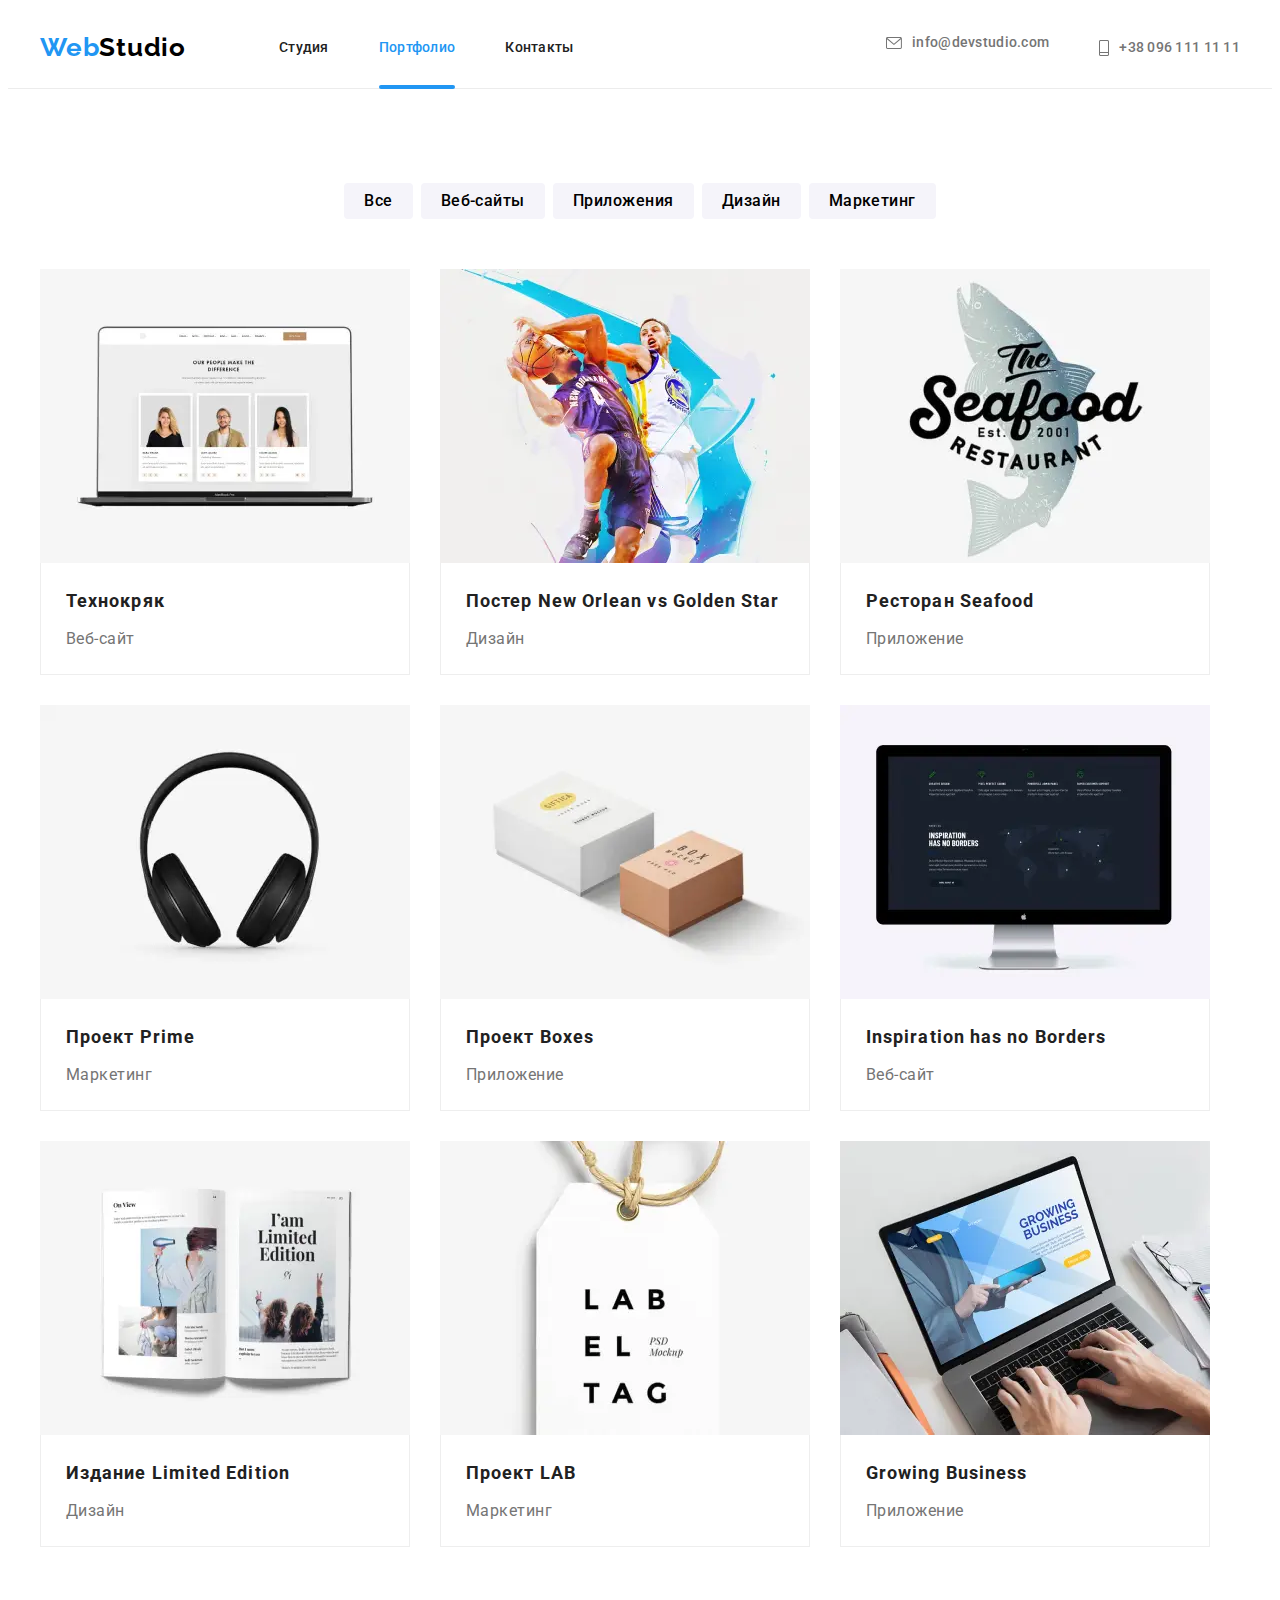
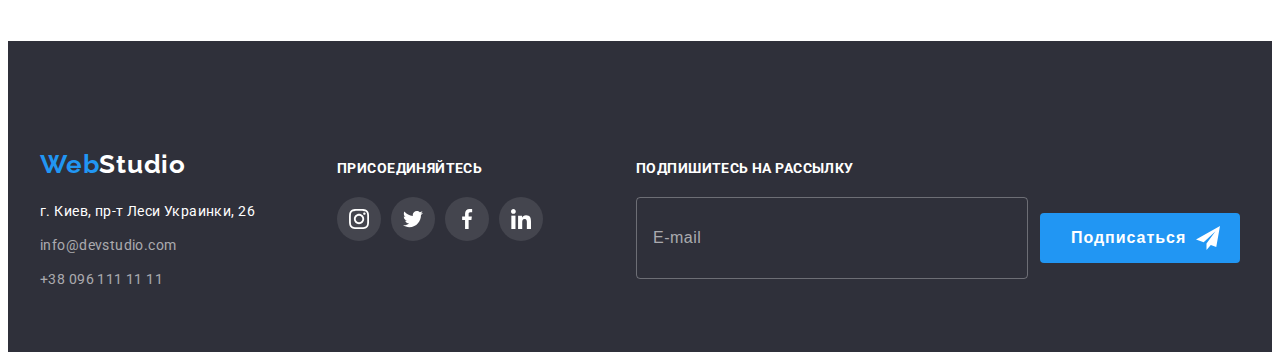
==== commit a89c169a: "Добавляет адаптацию сайта" ====
--- a/portfolio.html
+++ b/portfolio.html
@@ -468,7 +468,7 @@
             </address>
         </div>
         <div class="footer-right-side">
-            <h2 class="footer-right-side-title">присоединяйтесь</h2>
+            <h2 class="footer-item-title">присоединяйтесь</h2>
             <ul class="social-list list">
                 <li class="social-list-item">
                     <a href="" class="social-list-link-dark">
@@ -501,7 +501,7 @@
             </ul>
         </div>
         <div class="footer-subscribe-side">
-            <p class="footer-right-side-title">Подпишитесь на рассылку</p>
+            <p class="footer-item-title footer-subscribe-title">Подпишитесь на рассылку</p>
             <form class="footer-subcribe-form">
                 <input class="footer-subcribe-input" type="email" name="email-for-subscription" placeholder="E-mail" />
                 <button class="footer-subscribe-button" type="submit">
--- a/css/main.min.css
+++ b/css/main.min.css
@@ -1 +1 @@
-:root{--primary-font: "Roboto", sans-serif;--secondary-font: "Raleway", sans-serif;--accent-color: #2196F3;--logo-light-them-color: #000000;--logo-dark-them-color: #FFFFFF;--header-background-color: #FFFFFF;--hero-background-color: #C4C4C4;--our-advantages-background-color: #FFFFFF;--about-us-background-color: #FFFFFF;--our-team-background-color: #F5F4FA;--footer-background-color: #2F303A;--our-team-cards-background-color: #FFFFFF;--header-border-color: #ECECEC;--header-menu-link-color: #212121;--header-contacts-color: #757575;--hero-title-color: #FFFFFF;--sections-titles-color: #212121;--sections-text-color: #757575;--footer-text-adress-color: #FFFFFF;--footer-text-contacts-color: rgba(255, 255, 255, 0.6);--modal-btn-text-color: #FFFFFF;--modal-btn-background-hover-color: #188CE8;--portfolio-background-btn-color: #F5F4FA;--portfolio-background-hover-btn-color: #2196F3;--portfolio-cards-background-color: #FFFFFF;--portfolio-cards-border-color: #EEEEEE;--portfolio-text-btn-color: #212121;--portfolio-text-hover-btn-color: #FFFFFF;--icon-hover-fill: #FFFFFF;--icon-fill: #AFB1B8}.visually-hidden{position:absolute;width:1px;height:1px;margin:-1px;border:0;padding:0;white-space:nowrap;clip-path:inset(100%);clip:rect(0 0 0 0);overflow:hidden}.advantages-container,.modal-contacts-form-checkbox-lable,.modal-btn-close,.social-list-link-dark,.social-list-link{display:flex;justify-content:center;align-items:center}body{font-family:"Roboto",sans-serif}.list{list-style:none}.link{text-decoration:none}h1,h2,h3,p{margin-top:0;margin-bottom:0}img{display:block;max-width:100%;height:auto}ul,ol{margin-top:0;margin-bottom:0;padding-left:0}.container{width:100%;padding-left:15px;padding-right:15px}@media screen and (min-width: 480px){.container{width:480px;margin:0 auto}}@media screen and (min-width: 768px){.container{width:768px}}@media screen and (min-width: 1200px){.container{width:1200px}}@media screen and (max-width: 1199px){.section{padding-top:60px;padding-bottom:60px}}@media screen and (min-width: 1200px){.section{padding-top:94px;padding-bottom:94px}}@media screen and (max-width: 767px){.mobile-menu{position:fixed;top:0;left:0;width:100%;height:100%;z-index:999;background-color:#fff;opacity:0;visibility:hidden;pointer-events:none;transition:opacity 250ms cubic-bezier(0.4, 0, 0.2, 1),visibility 250ms cubic-bezier(0.4, 0, 0.2, 1)}.mobile-menu.is-open{opacity:1;visibility:visible;pointer-events:auto}.mobile-menu__container{position:relative;padding-top:48px;padding-bottom:48px;display:flex;flex-direction:column;justify-content:space-between;height:100%}.mobile-menu__close-btn{position:absolute;top:10px;right:15px;border:none;background-color:rgba(0,0,0,0);padding:0;line-height:0;fill:#212121}.mobile-menu__close-btn:hover,.mobile-menu__close-btn:focus{fill:var(--accent-color)}.mobile-menu__link.current{color:var(--accent-color)}.mobile-menu__link{font-family:var(---primary-font);font-weight:500;font-size:40px;line-height:1.18;letter-spacing:.02em;color:#212121}.mobile-menu__item:not(:last-child){margin-bottom:32px}.mobile-menu-contacts{margin-bottom:64px}.mobile-menu-contacts__list:not(:last-child){margin-bottom:32px}.mobile-menu-contacts__phone{font-family:var(---primary-font);font-weight:500;font-size:34px;line-height:1.18;letter-spacing:.02em;color:var(--accent-color)}.mobile-menu-contacts__mail{font-family:var(---primary-font);font-weight:500;font-size:24px;line-height:1.17;letter-spacing:.02em;color:#757575}.mobile-menu-social-list{display:flex;justify-content:left;flex-wrap:wrap}.mobile-menu-social-list__item:not(:last-child){margin-right:20px}.mobile-menu-social-list__item{position:relative}.mobile-menu-social-list__item:not(:last-child)::after{position:absolute;display:block;right:-10px;top:0;content:"";width:1px;height:100%;background-color:rgba(33,33,33,.2)}.mobile-menu-social-list__link{font-family:var(---primary-font);font-weight:500;font-size:18px;line-height:1.22;letter-spacing:.02em;color:var(--accent-color)}}@media screen and (min-width: 768px){.mobile-menu{display:none}}.modal-btn{font-family:var(--primary-font);font-size:16px;font-weight:700;line-height:1.875;display:flex;align-items:center;text-align:center;letter-spacing:.06em;cursor:pointer;min-width:200px;padding:10px 30px;border:none;border-radius:4px;margin:0 auto;color:var(--modal-btn-text-color);background-color:var(--accent-color);box-shadow:0px 4px 4px rgba(0,0,0,.15);transition:background-color 250ms cubic-bezier(0.4, 0, 0.2, 1)}.modal-btn:hover,.modal-btn:focus{background-color:var(--modal-btn-background-hover-color)}.title{margin-bottom:50px}.logo_them_light{font-family:var(--secondary-font);font-size:26px;font-weight:700;line-height:1.1923076923;letter-spacing:.03em;color:var(--logo-light-them-color)}.logo_them_dark{font-family:var(--secondary-font);font-size:26px;font-weight:700;line-height:1.1923076923;letter-spacing:.03em;color:var(--logo-dark-them-color)}.logo-icon{color:var(--accent-color)}@media screen and (min-width: 768px){.logo_them_light{margin-right:88px}}@media screen and (min-width: 1200px){.logo_them_light{margin-right:93px}}.social-list{display:flex;justify-content:center}.social-list-link{width:44px;height:44px;border-radius:50%;background-color:var(--our-team-cards-background-color);transition:background-color 250ms cubic-bezier(0.4, 0, 0.2, 1)}.social-list-link:hover,.social-list-link:focus{background-color:var(--accent-color)}.social-list-item:not(:last-child){margin-right:10px}.social-list-icon{fill:var(--icon-fill);transition:fill 250ms cubic-bezier(0.4, 0, 0.2, 1)}.social-list-link:hover .social-list-icon,.social-list-link:focus .social-list-icon{fill:var(--icon-hover-fill)}.social-list-icon-dark{fill:#fff}.social-list-link-dark{width:44px;height:44px;border-radius:50%;background-color:rgba(255,255,255,.1);transition:background-color 250ms cubic-bezier(0.4, 0, 0.2, 1)}.social-list-link-dark:hover,.social-list-link-dark:focus{background-color:var(--accent-color)}.backdrop{position:fixed;top:0;left:0;width:100%;height:100%;background-color:rgba(0,0,0,.2);transition:opacity 250ms cubic-bezier(0.4, 0, 0.2, 1),visibility 250ms cubic-bezier(0.4, 0, 0.2, 1)}.backdrop.is-hidden{opacity:0;visibility:hidden;pointer-events:none}.modal{position:absolute;top:50%;left:50%;transform:translate(-50%, -50%);width:528px;height:581px;padding:40px;background-color:#fff}.modal-btn-close{position:absolute;top:8px;right:8px;width:30px;height:30px;padding:0;border:1px solid rgba(0,0,0,.1);border-radius:50%;background-color:rgba(0,0,0,0);cursor:pointer}.modal-btn-close-icon{fill:#000}.modal-btn-close:hover .modal-btn-close-icon,.modal-btn-close:focus .modal-btn-close-icon{fill:var(--accent-color)}.modal-contacts-form{display:flex;flex-direction:column}.modal-contacts-form-title{margin-bottom:12px;font-family:var(--primary-font);font-weight:700;font-size:20px;line-height:1.15;text-align:center;letter-spacing:.03em;color:#212121}.modal-contacts-form-field{margin-bottom:10px}.modal-contacts-form-field-last{margin-bottom:20px}.modal-contacts-form-input{width:100%;height:40px;padding-left:42px;border:1px solid rgba(33,33,33,.2);border-radius:4px;transition:border-color 250ms cubic-bezier(0.4, 0, 0.2, 1)}.modal-contacts-form-input:focus{outline:none;border-color:var(--accent-color)}.modal-contacts-form-field-key{display:block;margin-bottom:4px;font-family:var(--primary-font);font-size:12px;line-height:1.17;letter-spacing:.01em;color:var(--sections-text-color)}.modal-contacts-form-wrapper{position:relative;display:block}.modal-contacts-form-icon{position:absolute;left:12px;top:50%;transform:translateY(-50%);fill:#212121;transition:fill 250ms cubic-bezier(0.4, 0, 0.2, 1)}.modal-contacts-form-input:focus+.modal-contacts-form-icon{fill:var(--accent-color)}.modal-contacts-form-message{display:block;width:100%;height:120px;border:1px solid rgba(33,33,33,.2);border-radius:4px;resize:none;padding:12px 16px;transition:border-color 250ms cubic-bezier(0.4, 0, 0.2, 1)}.modal-contacts-form-message:focus{outline:none;border-color:var(--accent-color)}.modal-contacts-form-message::placeholder{font-family:var(--primary-font);font-size:12px;line-height:1.17;letter-spacing:.01em;color:rgba(117,117,117,.5)}.modal-contacts-form-checkbox-lable{flex-wrap:wrap;font-family:var(--primary-font);font-size:14px;line-height:1.71;letter-spacing:.03em;color:#757575;margin-bottom:30px}.modal-contacts-form-checkbox-lable::before{content:"";display:block;width:16px;height:15px;border:2px solid #212121;border-radius:2px;margin-right:7px;cursor:pointer}.modal-contacts-form-checkbox:checked+.modal-contacts-form-checkbox-lable::before{background-color:var(--accent-color);border:none;background-image:url(../images/modal/vector.svg);background-repeat:no-repeat;background-size:auto auto;background-position:50% 50%}.modal-contacts-form-checkbox:focus+.modal-contacts-form-checkbox-lable::before{border-color:var(--accent-color)}.modal-contacts-form-checkbox-icon{fill:rgba(0,0,0,0);border:2px solid #212121;border-radius:4px;cursor:pointer;margin-right:7px;transition:border 250ms cubic-bezier(0.4, 0, 0.2, 1),fill 250ms cubic-bezier(0.4, 0, 0.2, 1)}.modal-contacts-form-btm{min-width:200px;align-self:center;padding:10px 56px;font-weight:700;font-size:16px;line-height:1.88;letter-spacing:.06em;color:var(--modal-btn-text-color);background-color:var(--accent-color);cursor:pointer;border-color:rgba(0,0,0,0);border-radius:4px;transition:background-color var(--transition-data);box-shadow:0px 4px 4px rgba(0,0,0,.15)}.modal-contacts-form-btm:hover,.modal-contacts-form-btm:focus{background-color:var(--modal-btn-background-hover-color)}.modal-form-rules-link{color:var(--accent-color)}.header{background-color:var(--header-background-color);border-bottom:1px solid var(--header-border-color)}.header__container{display:flex;align-items:center;justify-content:space-between}@media screen and (max-width: 767px){.header{padding-top:10px;padding-bottom:10px}.menu{display:none}.header-contacts{display:none}.mobile-menu-btm{border:none;background:rgba(0,0,0,0);padding:0;line-height:0;fill:#212121;cursor:pointer}.mobile-menu-btm:hover,.mobile-menu-btm:focus{fill:var(--accent-color)}}@media screen and (min-width: 768px){.mobile-menu-btm{display:none}.menu{display:block}.navigation{display:flex;align-items:center}.menu{display:flex;align-items:center}.menu .menu__link.current{color:var(--accent-color)}.menu__item:not(:last-child){margin-right:50px}.list-item:not(:last-child){padding-bottom:10px}.current{position:relative}.current::after{position:absolute;display:block;left:0;bottom:-1px;content:"";width:100%;height:4px;border-radius:2px;background-color:var(--accent-color)}.menu__link{display:block;padding:32px 0;font-weight:500;font-size:14px;line-height:1.14;letter-spacing:.02em;color:var(--header-menu-link-color);transition:color 250ms cubic-bezier(0.4, 0, 0.2, 1)}.menu__link:hover,.menu__link:focus{color:var(--accent-color)}.header-mail:hover,.header-mail:focus,.header-phone:hover,.header-phone:focus{color:var(--accent-color)}.header-mail,.header-phone{font-weight:500;font-size:12px;line-height:1.17;letter-spacing:.02em;color:var(--header-contacts-color);transition:color 250ms cubic-bezier(0.4, 0, 0.2, 1)}.contacts-link{display:flex;align-items:center}.header-contacts__icon{margin-right:10px;fill:currentColor}.contacts-link:hover .header-contacts__icon,.contacts-link:focus .header-contacts__icon{fill:currentColor}}@media screen and (min-width: 1200px){.header-contacts{display:flex;align-items:center}.list-item:not(:last-child){padding-bottom:0px;margin-right:50px}.header-mail,.header-phone{font-size:14px;line-height:1.14}}.hero{background-color:var(--hero-background-color);padding-top:118px;padding-bottom:118px;margin:0 auto;text-align:center;background-image:linear-gradient(rgba(47, 48, 58, 0.4), rgba(47, 48, 58, 0.4)),url(../images/hero-section/hero-bg-mobile.jpg);background-repeat:no-repeat;background-size:cover;background-position:50% 50%}@media(min-device-pixel-ratio: 2),(min-resolution: 192dpi),(min-resolution: 2dppx){.hero{background-image:linear-gradient(rgba(47, 48, 58, 0.4), rgba(47, 48, 58, 0.4)),url(../images/hero-section/hero-bg-mobile@2x.jpg)}}.hero__title{font-family:var(--primary-font);font-weight:900;font-size:26px;line-height:1.62;text-align:center;letter-spacing:.06em;text-transform:uppercase;color:var(--hero-title-color);margin:0 auto 30px auto;width:360px}@media screen and (min-width: 768px){.hero{background-image:linear-gradient(rgba(47, 48, 58, 0.4), rgba(47, 48, 58, 0.4)),url(../images/hero-section/hero-bg-tablet.jpg)}}@media screen and (min-width: 768px)and (min-device-pixel-ratio: 2),screen and (min-width: 768px)and (min-resolution: 192dpi),screen and (min-width: 768px)and (min-resolution: 2dppx){.hero{background-image:linear-gradient(rgba(47, 48, 58, 0.4), rgba(47, 48, 58, 0.4)),url(../images/hero-section/hero-bg-tablet@2x.jpg)}}@media screen and (min-width: 1200px){.hero{padding-top:200px;padding-bottom:200px;background-image:linear-gradient(rgba(47, 48, 58, 0.4), rgba(47, 48, 58, 0.4)),url(../images/hero-section/hero-bg-desktop.jpg);max-width:1600px}}@media screen and (min-width: 1200px)and (min-device-pixel-ratio: 2),screen and (min-width: 1200px)and (min-resolution: 192dpi),screen and (min-width: 1200px)and (min-resolution: 2dppx){.hero{background-image:linear-gradient(rgba(47, 48, 58, 0.4), rgba(47, 48, 58, 0.4)),url(../images/hero-section/hero-bg-desktop@2x.jpg)}}@media screen and (min-width: 1200px){.hero__title{font-size:44px;line-height:1.36;width:700px}}.advantages{background-color:var(--our-advantages-background-color)}.advantages-list__item{width:100%}.advantages-list__item:not(:last-child){margin-bottom:30px}.advantages__title{font-family:var(--primary-font);text-align:center;font-weight:700;font-size:14px;line-height:1.14;letter-spacing:.03em;text-transform:uppercase;color:var(--sections-titles-color);margin-bottom:10px}.advantages__text{font-family:var(--primary-font);font-size:14px;line-height:1.71;letter-spacing:.03em;color:var(--sections-text-color)}.advantages-container{background-color:#f5f4fa;width:100%;height:120px;margin-bottom:30px;border-radius:4px}@media screen and (min-width: 768px){.advantages-list{display:flex;flex-wrap:wrap}}@media screen and (min-width: 768px)and (max-width: 1199px){.advantages-list__item{width:calc((100% - 30px)/2)}.advantages-list__item:not(:nth-child(2n)){margin-right:30px}}@media screen and (min-width: 768px){.advantages__title{text-align:left}}@media screen and (min-width: 1200px){.advantages-list__item{width:calc((100% - 90px)/4)}.advantages-list__item:not(:last-child){margin-right:30px}}@media screen and (max-width: 1199px){.about{display:none}}@media screen and (min-width: 1200px){.about__item{display:flex;flex-wrap:wrap}.about__cards{position:relative;flex-basis:calc((100% - 60px)/3);box-shadow:0px 4px 4px rgba(0,0,0,.25)}.about__cards:not(:nth-child(3n)){margin-right:30px}.about__cards:not(:nth-last-child(-n+3)){margin-bottom:30px}.about{background-color:var(--about-us-background-color);padding-top:0}.about__title{font-family:var(--primary-font);font-weight:700;font-size:36px;line-height:1.17;text-align:center;letter-spacing:.03em;color:var(--sections-titles-color)}.about-projects{position:absolute;bottom:0;left:0;display:flex;justify-content:center;align-items:center;width:370px;height:70px;background-color:rgba(47,48,58,.8)}.about-projects__title{font-family:var(--primary-font);font-weight:700;font-size:14px;line-height:1.14;letter-spacing:.03em;text-transform:uppercase;color:#fff}}.our-team{display:flex;flex-wrap:wrap;justify-content:center}.team{background-color:var(--our-team-background-color)}.team-cards{background-color:var(--our-team-cards-background-color);border-radius:0 0 4px 4px;box-shadow:0px 1px 3px rgba(0,0,0,.12),0px 1px 1px rgba(0,0,0,.14),0px 2px 1px rgba(0,0,0,.2)}.team-cards:not(last-child){margin-bottom:30px}.team-cards-content{padding-top:30px;padding-bottom:24px}.team-title{font-family:var(--primary-font);font-weight:700;font-size:36px;line-height:1.17;text-align:center;letter-spacing:.03em;color:var(--sections-titles-color)}.team-title-name{font-family:var(--primary-font);font-weight:500;font-size:16px;line-height:1.19;text-align:center;letter-spacing:.03em;color:var(--sections-titles-color);margin-bottom:10px}.team-position{font-family:var(--primary-font);font-size:16px;line-height:1.19;text-align:center;letter-spacing:.03em;color:var(--sections-text-color);margin-bottom:16px}@media screen and (min-width: 768px){.team-cards{width:354px;flex-basis:calc((100% - 30px)/2)}.team-cards:not(:nth-child(2n)){margin-right:30px}.team-cards:not(:nth-last-child(-n+2)){margin-bottom:30px}}@media screen and (min-width: 1200px){.team-cards{width:270px;flex-basis:calc((100% - 90px)/4)}.team-cards:not(:nth-child(4n)){margin-right:30px}.team-cards:not(:nth-last-child(-n+4)){margin-bottom:30px}.team-cards-content{padding-bottom:30px}}.clients-title{font-family:var(--primary-font);font-weight:700;font-size:28px;line-height:1.18;text-align:center;letter-spacing:.03em;color:var(--sections-titles-color)}.clients-list{display:flex;flex-wrap:wrap}.clients-list-link{display:flex;justify-content:center;align-items:center;height:92px;border:solid 1px #afb1b8;border-radius:4px;background-color:var(--our-team-cards-background-color);color:#afb1b8;transition:color 250ms cubic-bezier(0.4, 0, 0.2, 1),border 250ms cubic-bezier(0.4, 0, 0.2, 1)}.clients-list-link:hover,.clients-list-link:focus{border:solid 1px var(--accent-color);color:var(--accent-color)}.clients-list-icon{fill:currentColor}.clients-list-link:hover .clients-list-icon,.clients-list-link:focus .clients-list-icon{fill:currentColor}@media screen and (max-width: 767px){.clients-list-link{width:210px}.clients-list-item{flex-basis:calc((100% - 30px)/2)}.clients-list-item:not(:nth-child(2n)){margin-right:30px}.clients-list-item:not(:nth-last-child(-n+2)){margin-bottom:30px}}@media screen and (min-width: 768px)and (max-width: 1199px){.clients-list-link{width:226px}.clients-list-item{flex-basis:calc((100% - 60px)/3)}.clients-list-item:not(:nth-child(3n)){margin-right:30px}.clients-list-item:not(:nth-last-child(-n+3)){margin-bottom:30px}}@media screen and (min-width: 1200px){.clients-title{font-size:33px;line-height:1.17}.clients-list-link{width:170px}.clients-list-item{flex-basis:calc((100% - 150px)/6)}.clients-list-item:not(:nth-child(6n)){margin-right:30px}.clients-list-item:not(:nth-last-child(-n+6)){margin-bottom:30px}}.footer{background-color:var(--footer-background-color);padding-top:60px;padding-bottom:60px}.footer-address{margin-top:20px;font-style:normal}.address-item:not(:last-child){margin-bottom:10px}.footer-maps{font-family:var(--primary-font);font-size:14px;line-height:1.71;letter-spacing:.03em;color:var(--footer-text-adress-color);transition:color 250ms cubic-bezier(0.4, 0, 0.2, 1)}.footer-maps:hover,.footer-maps:focus{color:var(--accent-color)}.footer-mail,.footer-phone{font-family:var(--primary-font);font-size:14px;line-height:1.71;letter-spacing:.03em;color:var(--footer-text-contacts-color);transition:color 250ms cubic-bezier(0.4, 0, 0.2, 1)}.footer-mail:hover,.footer-mail:focus,.footer-phone:hover,.footer-phone:focus{color:var(--accent-color)}.footer-right-side-title{font-family:var(--primary-font);font-weight:700;font-size:14px;line-height:1.14;letter-spacing:.03em;text-transform:uppercase;color:#fff;margin-bottom:20px}.footer-subcribe-input{height:50px;padding:15px 16px;color:#fff;background-color:rgba(0,0,0,0);border:1px solid rgba(255,255,255,.3);border-radius:4px}.footer-subcribe-input::placeholder{font-size:16px;line-height:1.25;letter-spacing:.03em;color:rgba(255,255,255,.6)}.footer-subscribe-button{min-width:200px;height:50px;display:flex;align-items:center;margin:0 auto;padding-left:29px;font-weight:700;font-size:16px;line-height:1.88;letter-spacing:.06em;color:#fff;background-color:var(--accent-color);cursor:pointer;border-color:rgba(0,0,0,0);border-radius:4px;transition:background-color 250ms cubic-bezier(0.4, 0, 0.2, 1)}.footer-subscribe-button:hover,.footer-subscribe-button:focus{background-color:#188ce8}.footer-subscribe-button-icon{margin-left:10px;fill:#fff}@media screen and (max-width: 767px){.container-footer{text-align:center}.footer-left-side{margin-bottom:60px}.footer-right-side{margin-bottom:60px}.footer-subcribe-input{width:450px;margin-bottom:20px}}@media screen and (min-width: 768px){.container-footer{display:flex;align-items:baseline;justify-content:space-around;text-align:center;flex-wrap:wrap}.footer-subcribe-input{width:450px;margin-bottom:20px}.footer-right-side-title{margin-top:60px}}@media screen and (min-width: 1200px){.container-footer{text-align:start;flex-wrap:nowrap}.footer-left-side{flex-grow:1;margin-right:70px}.footer-right-side{margin-right:93px}.footer-subcribe-form{display:flex;align-items:center}.footer-subcribe-input{width:358px;margin-right:12px;margin-bottom:0}.footer-subscribe-button{align-items:center}.footer-right-side-title{margin-top:0}}.portfolio-menu-btn{font-family:var(--primary-font);font-weight:500;font-size:16px;line-height:1.63;text-align:center;letter-spacing:.03em;color:var --portfolio-text-btn-color;background-color:var(--portfolio-background-btn-color);cursor:pointer;padding:5px 20px;border:none;border-radius:4px;transition:color 250ms cubic-bezier(0.4, 0, 0.2, 1),background-color 250ms cubic-bezier(0.4, 0, 0.2, 1),box-shadow 250ms cubic-bezier(0.4, 0, 0.2, 1)}.portfolio-menu-btn:hover,.portfolio-menu-btn:focus{color:var(--portfolio-text-hover-btn-color);background-color:var(--portfolio-background-hover-btn-color);box-shadow:0px 4px 4px rgba(0,0,0,.25)}.container-btm{display:flex;flex-wrap:wrap}.portfolio-item{display:flex;flex-wrap:wrap}.portfolio-cards{background-color:var(--portfolio-cards-background-color)}.portfolio-cards-content{padding-top:20px;padding-bottom:20px;padding-left:25px;padding-right:25px;border:1px solid var(--portfolio-cards-border-color);border-top:none}.portfolio-project-name{font-family:var(--primary-font);font-weight:700;font-size:18px;line-height:2;letter-spacing:.06em;color:var(--sections-titles-color);margin-bottom:5px}.portfolio-list-link{display:block;text-decoration:none;transition:box-shadow 250ms cubic-bezier(0.4, 0, 0.2, 1)}.portfolio-list-link:hover,.portfolio-list-link:focus{box-shadow:0px 1px 1px rgba(0,0,0,.12),0px 4px 4px rgba(0,0,0,.06),1px 4px 6px rgba(0,0,0,.16)}.portfolio-project-description{font-family:var(--primary-font);font-size:16px;line-height:1.88;letter-spacing:.03em;color:var(--sections-text-color)}.portfolio-project-wrapper{position:relative;overflow:hidden}.portfolio-project-overlay{position:absolute;top:0;left:0;width:100%;height:100%;font-family:var(--primary-font);font-size:18px;line-height:1.56;letter-spacing:.03em;padding:63px 24px;overflow:auto;color:#fff;background-color:rgba(33,150,243,.9);transform:translateY(100%);transition:transform 250ms cubic-bezier(0.4, 0, 0.2, 1)}.portfolio-list-link:hover .portfolio-project-overlay,.portfolio-list-link:focus .portfolio-project-overlay{transform:translateY(0%)}@media screen and (max-width: 767px){.container-btm{justify-content:flex-start;margin-bottom:40px}.container-menu-btm:not(:last-child){margin-right:8px}.container-menu-btm:not(:nth-last-child(-n+2)){margin-bottom:15px}.portfolio-cards{width:100%}.portfolio-cards:not(:last-child){margin-bottom:30px}}@media screen and (min-width: 768px)and (max-width: 1199px){.container-btm{justify-content:center;margin-bottom:30px}.container-menu-btm:not(:last-child){margin-right:8px}.portfolio-item{display:flex;flex-wrap:wrap}.portfolio-cards{display:flex;max-width:354px;flex-direction:column;flex-basis:calc((100% - 30px)/2)}.portfolio-cards:not(:nth-child(2n)){margin-right:30px}.portfolio-cards:not(:nth-last-child(-n+2)){margin-bottom:30px}.portfolio-cards>.portfolio-list-link{flex-grow:1}}@media screen and (min-width: 1200px){.container-btm{justify-content:center;margin-bottom:50px}.container-menu-btm:not(:last-child){margin-right:8px}.portfolio-item{display:flex;flex-wrap:wrap}.portfolio-cards{max-width:370px;background-color:var(--portfolio-cards-background-color);flex-basis:calc((100% - 60px)/3)}.portfolio-cards:not(:nth-child(3n)){margin-right:30px}.portfolio-cards:not(:nth-last-child(-n+3)){margin-bottom:30px}}/*# sourceMappingURL=main.min.css.map */+:root{--primary-font: "Roboto", sans-serif;--secondary-font: "Raleway", sans-serif;--accent-color: #2196F3;--logo-light-them-color: #000000;--logo-dark-them-color: #FFFFFF;--header-background-color: #FFFFFF;--hero-background-color: #C4C4C4;--our-advantages-background-color: #FFFFFF;--about-us-background-color: #FFFFFF;--our-team-background-color: #F5F4FA;--footer-background-color: #2F303A;--our-team-cards-background-color: #FFFFFF;--header-border-color: #ECECEC;--header-menu-link-color: #212121;--header-contacts-color: #757575;--hero-title-color: #FFFFFF;--sections-titles-color: #212121;--sections-text-color: #757575;--footer-text-adress-color: #FFFFFF;--footer-text-contacts-color: rgba(255, 255, 255, 0.6);--modal-btn-text-color: #FFFFFF;--modal-btn-background-hover-color: #188CE8;--portfolio-background-btn-color: #F5F4FA;--portfolio-background-hover-btn-color: #2196F3;--portfolio-cards-background-color: #FFFFFF;--portfolio-cards-border-color: #EEEEEE;--portfolio-text-btn-color: #212121;--portfolio-text-hover-btn-color: #FFFFFF;--icon-hover-fill: #FFFFFF;--icon-fill: #AFB1B8}.visually-hidden{position:absolute;width:1px;height:1px;margin:-1px;border:0;padding:0;white-space:nowrap;clip-path:inset(100%);clip:rect(0 0 0 0);overflow:hidden}.advantages-container,.modal-contacts-form-checkbox-lable,.modal-btn-close,.social-list-link-dark,.social-list-link{display:flex;justify-content:center;align-items:center}body{font-family:"Roboto",sans-serif}.list{list-style:none}.link{text-decoration:none}h1,h2,h3,p{margin-top:0;margin-bottom:0}img{display:block;max-width:100%;height:auto}ul,ol{margin-top:0;margin-bottom:0;padding-left:0}.container{width:100%;padding-left:15px;padding-right:15px}@media screen and (min-width: 480px){.container{width:480px;margin:0 auto}}@media screen and (min-width: 768px){.container{width:768px}}@media screen and (min-width: 1200px){.container{width:1200px}}@media screen and (max-width: 1199px){.section{padding-top:60px;padding-bottom:60px}}@media screen and (min-width: 1200px){.section{padding-top:94px;padding-bottom:94px}}@media screen and (max-width: 767px){.mobile-menu{position:fixed;top:0;left:0;width:100%;height:100%;z-index:999;background-color:#fff;opacity:0;visibility:hidden;pointer-events:none;transition:opacity 250ms cubic-bezier(0.4, 0, 0.2, 1),visibility 250ms cubic-bezier(0.4, 0, 0.2, 1)}.mobile-menu.is-open{opacity:1;visibility:visible;pointer-events:auto}.mobile-menu__container{position:relative;padding-top:48px;padding-bottom:48px;display:flex;flex-direction:column;justify-content:space-between;height:100%}.mobile-menu__close-btn{position:absolute;top:10px;right:15px;border:none;background-color:rgba(0,0,0,0);padding:0;line-height:0;fill:#212121}.mobile-menu__close-btn:hover,.mobile-menu__close-btn:focus{fill:var(--accent-color)}.mobile-menu__link.current{color:var(--accent-color)}.mobile-menu__link{font-family:var(---primary-font);font-weight:500;font-size:40px;line-height:1.18;letter-spacing:.02em;color:#212121}.mobile-menu__item:not(:last-child){margin-bottom:32px}.mobile-menu-contacts{margin-bottom:64px}.mobile-menu-contacts__list:not(:last-child){margin-bottom:32px}.mobile-menu-contacts__phone{font-family:var(---primary-font);font-weight:500;font-size:34px;line-height:1.18;letter-spacing:.02em;color:var(--accent-color)}.mobile-menu-contacts__mail{font-family:var(---primary-font);font-weight:500;font-size:24px;line-height:1.17;letter-spacing:.02em;color:#757575}.mobile-menu-social-list{display:flex;justify-content:left;flex-wrap:wrap}.mobile-menu-social-list__item:not(:last-child){margin-right:20px}.mobile-menu-social-list__item{position:relative}.mobile-menu-social-list__item:not(:last-child)::after{position:absolute;display:block;right:-10px;top:0;content:"";width:1px;height:100%;background-color:rgba(33,33,33,.2)}.mobile-menu-social-list__link{font-family:var(---primary-font);font-weight:500;font-size:18px;line-height:1.22;letter-spacing:.02em;color:var(--accent-color)}}@media screen and (min-width: 768px){.mobile-menu{display:none}}.modal-btn{font-family:var(--primary-font);font-size:16px;font-weight:700;line-height:1.875;display:flex;align-items:center;text-align:center;letter-spacing:.06em;cursor:pointer;min-width:200px;padding:10px 30px;border:none;border-radius:4px;margin:0 auto;color:var(--modal-btn-text-color);background-color:var(--accent-color);box-shadow:0px 4px 4px rgba(0,0,0,.15);transition:background-color 250ms cubic-bezier(0.4, 0, 0.2, 1)}.modal-btn:hover,.modal-btn:focus{background-color:var(--modal-btn-background-hover-color)}.title{margin-bottom:30px}@media screen and (min-width: 1200px){.title{margin-bottom:50px}}.logo_them_light{font-family:var(--secondary-font);font-size:26px;font-weight:700;line-height:1.1923076923;letter-spacing:.03em;color:var(--logo-light-them-color)}.logo_them_dark{font-family:var(--secondary-font);font-size:26px;font-weight:700;line-height:1.1923076923;letter-spacing:.03em;color:var(--logo-dark-them-color)}.logo-icon{color:var(--accent-color)}@media screen and (min-width: 768px){.logo_them_light{margin-right:88px}}@media screen and (min-width: 1200px){.logo_them_light{margin-right:93px}}.social-list{display:flex;justify-content:center}.social-list-link{width:44px;height:44px;border-radius:50%;background-color:var(--our-team-cards-background-color);transition:background-color 250ms cubic-bezier(0.4, 0, 0.2, 1)}.social-list-link:hover,.social-list-link:focus{background-color:var(--accent-color)}.social-list-item:not(:last-child){margin-right:10px}.social-list-icon{fill:var(--icon-fill);transition:fill 250ms cubic-bezier(0.4, 0, 0.2, 1)}.social-list-link:hover .social-list-icon,.social-list-link:focus .social-list-icon{fill:var(--icon-hover-fill)}.social-list-icon-dark{fill:#fff}.social-list-link-dark{width:44px;height:44px;border-radius:50%;background-color:rgba(255,255,255,.1);transition:background-color 250ms cubic-bezier(0.4, 0, 0.2, 1)}.social-list-link-dark:hover,.social-list-link-dark:focus{background-color:var(--accent-color)}.backdrop{position:fixed;top:0;left:0;width:100%;height:100%;background-color:rgba(0,0,0,.2);transition:opacity 250ms cubic-bezier(0.4, 0, 0.2, 1),visibility 250ms cubic-bezier(0.4, 0, 0.2, 1)}.backdrop.is-hidden{opacity:0;visibility:hidden;pointer-events:none}.modal{position:absolute;top:50%;left:50%;transform:translate(-50%, -50%);padding:40px;background-color:#fff}.modal-btn-close{position:absolute;top:8px;right:8px;width:30px;height:30px;padding:0;border:1px solid rgba(0,0,0,.1);border-radius:50%;background-color:rgba(0,0,0,0);cursor:pointer}.modal-btn-close-icon{fill:#000}.modal-btn-close:hover .modal-btn-close-icon,.modal-btn-close:focus .modal-btn-close-icon{fill:var(--accent-color)}@media screen and (max-width: 1199px){.modal{width:450px;height:609px}}@media screen and (min-width: 1200px){.modal{width:528px;height:581px}}.modal-contacts-form{display:flex;flex-direction:column}.modal-contacts-form-title{margin-bottom:12px;font-family:var(--primary-font);font-weight:700;font-size:20px;line-height:1.5;text-align:center;letter-spacing:.03em;color:#212121}.modal-contacts-form-field{margin-bottom:10px}.modal-contacts-form-field-last{margin-bottom:20px}.modal-contacts-form-input{width:100%;height:40px;padding-left:42px;border:1px solid rgba(33,33,33,.2);border-radius:4px;transition:border-color 250ms cubic-bezier(0.4, 0, 0.2, 1)}.modal-contacts-form-input:focus{outline:none;border-color:var(--accent-color)}.modal-contacts-form-field-key{display:block;margin-bottom:4px;font-family:var(--primary-font);font-size:12px;line-height:1.17;letter-spacing:.01em;color:var(--sections-text-color)}.modal-contacts-form-wrapper{position:relative;display:block}.modal-contacts-form-icon{position:absolute;left:12px;top:50%;transform:translateY(-50%);fill:#212121;transition:fill 250ms cubic-bezier(0.4, 0, 0.2, 1)}.modal-contacts-form-input:focus+.modal-contacts-form-icon{fill:var(--accent-color)}.modal-contacts-form-message{display:block;width:100%;height:120px;border:1px solid rgba(33,33,33,.2);border-radius:4px;resize:none;padding:12px 16px;transition:border-color 250ms cubic-bezier(0.4, 0, 0.2, 1)}.modal-contacts-form-message:focus{outline:none;border-color:var(--accent-color)}.modal-contacts-form-message::placeholder{font-family:var(--primary-font);font-size:12px;line-height:1.17;letter-spacing:.01em;color:rgba(117,117,117,.5)}.modal-contacts-form-checkbox-lable{flex-wrap:wrap;font-family:var(--primary-font);letter-spacing:.03em;color:#757575;margin-bottom:30px}.modal-contacts-form-checkbox-lable::before{content:"";display:block;width:16px;height:15px;border:2px solid #212121;border-radius:2px;margin-right:7px;cursor:pointer}.modal-contacts-form-checkbox:checked+.modal-contacts-form-checkbox-lable::before{background-color:var(--accent-color);border:none;background-image:url(../images/modal/vector.svg);background-repeat:no-repeat;background-size:auto auto;background-position:50% 50%}.modal-contacts-form-checkbox:focus+.modal-contacts-form-checkbox-lable::before{border-color:var(--accent-color)}.modal-contacts-form-checkbox-icon{fill:rgba(0,0,0,0);border:2px solid #212121;border-radius:4px;cursor:pointer;margin-right:7px;transition:border 250ms cubic-bezier(0.4, 0, 0.2, 1),fill 250ms cubic-bezier(0.4, 0, 0.2, 1)}.modal-contacts-form-btm{min-width:200px;align-self:center;padding:10px 56px;font-weight:700;font-size:16px;line-height:1.88;letter-spacing:.06em;color:var(--modal-btn-text-color);background-color:var(--accent-color);cursor:pointer;border-color:rgba(0,0,0,0);border-radius:4px;transition:background-color var(--transition-data);box-shadow:0px 4px 4px rgba(0,0,0,.15)}.modal-contacts-form-btm:hover,.modal-contacts-form-btm:focus{background-color:var(--modal-btn-background-hover-color)}.modal-form-rules-link{color:var(--accent-color)}@media screen and (max-width: 1199px){.modal-contacts-form-checkbox-lable{font-size:12px;line-height:1.17}}@media screen and (min-width: 1200px){.modal-contacts-form-checkbox-lable{font-size:14px;line-height:1.71}}.header{background-color:var(--header-background-color);border-bottom:1px solid var(--header-border-color)}.header__container{display:flex;align-items:center;justify-content:space-between}@media screen and (max-width: 767px){.header{padding-top:10px;padding-bottom:10px}.menu{display:none}.header-contacts{display:none}.mobile-menu-btm{border:none;background:rgba(0,0,0,0);padding:0;line-height:0;fill:#212121;cursor:pointer}.mobile-menu-btm:hover,.mobile-menu-btm:focus{fill:var(--accent-color)}}@media screen and (min-width: 768px){.mobile-menu-btm{display:none}.menu{display:block}.navigation{display:flex;align-items:center}.menu{display:flex;align-items:center}.menu .menu__link.current{color:var(--accent-color)}.menu__item:not(:last-child){margin-right:50px}.list-item:not(:last-child){margin-bottom:10px}.current{position:relative}.current::after{position:absolute;display:block;left:0;bottom:-1px;content:"";width:100%;height:4px;border-radius:2px;background-color:var(--accent-color)}.menu__link{display:block;padding:32px 0;font-weight:500;font-size:14px;line-height:1.14;letter-spacing:.02em;color:var(--header-menu-link-color);transition:color 250ms cubic-bezier(0.4, 0, 0.2, 1)}.menu__link:hover,.menu__link:focus{color:var(--accent-color)}.header-mail:hover,.header-mail:focus,.header-phone:hover,.header-phone:focus{color:var(--accent-color)}.header-mail,.header-phone{font-weight:500;font-size:12px;line-height:1.17;letter-spacing:.02em;color:var(--header-contacts-color);transition:color 250ms cubic-bezier(0.4, 0, 0.2, 1)}.contacts-link{display:flex;align-items:center}.header-contacts__icon{margin-right:10px;fill:currentColor}.contacts-link:hover .header-contacts__icon,.contacts-link:focus .header-contacts__icon{fill:currentColor}}@media screen and (min-width: 1200px){.header-contacts{display:flex;align-items:center}.list-item:not(:last-child){padding-bottom:0px;margin-right:50px}.header-mail,.header-phone{font-size:14px;line-height:1.14}}.hero{background-color:var(--hero-background-color);padding-top:118px;padding-bottom:118px;margin:0 auto;text-align:center;background-image:linear-gradient(rgba(47, 48, 58, 0.4), rgba(47, 48, 58, 0.4)),url(../images/hero-section/hero-bg-mobile.jpg);background-repeat:no-repeat;background-size:cover;background-position:50% 50%}@media(min-device-pixel-ratio: 2),(min-resolution: 192dpi),(min-resolution: 2dppx){.hero{background-image:linear-gradient(rgba(47, 48, 58, 0.4), rgba(47, 48, 58, 0.4)),url(../images/hero-section/hero-bg-mobile@2x.jpg)}}.hero__title{font-family:var(--primary-font);font-weight:900;font-size:26px;line-height:1.62;text-align:center;letter-spacing:.06em;text-transform:uppercase;color:var(--hero-title-color);margin:0 auto 30px auto;width:360px}@media screen and (min-width: 768px){.hero{background-image:linear-gradient(rgba(47, 48, 58, 0.4), rgba(47, 48, 58, 0.4)),url(../images/hero-section/hero-bg-tablet.jpg)}}@media screen and (min-width: 768px)and (min-device-pixel-ratio: 2),screen and (min-width: 768px)and (min-resolution: 192dpi),screen and (min-width: 768px)and (min-resolution: 2dppx){.hero{background-image:linear-gradient(rgba(47, 48, 58, 0.4), rgba(47, 48, 58, 0.4)),url(../images/hero-section/hero-bg-tablet@2x.jpg)}}@media screen and (min-width: 1200px){.hero{padding-top:200px;padding-bottom:200px;background-image:linear-gradient(rgba(47, 48, 58, 0.4), rgba(47, 48, 58, 0.4)),url(../images/hero-section/hero-bg-desktop.jpg);max-width:1600px}}@media screen and (min-width: 1200px)and (min-device-pixel-ratio: 2),screen and (min-width: 1200px)and (min-resolution: 192dpi),screen and (min-width: 1200px)and (min-resolution: 2dppx){.hero{background-image:linear-gradient(rgba(47, 48, 58, 0.4), rgba(47, 48, 58, 0.4)),url(../images/hero-section/hero-bg-desktop@2x.jpg)}}@media screen and (min-width: 1200px){.hero__title{font-size:44px;line-height:1.36;width:700px}}.advantages{background-color:var(--our-advantages-background-color)}.advantages-list__item{width:100%}.advantages__title{font-family:var(--primary-font);text-align:center;font-weight:700;font-size:14px;line-height:1.14;letter-spacing:.03em;text-transform:uppercase;color:var(--sections-titles-color);margin-bottom:10px}.advantages__text{font-family:var(--primary-font);font-size:14px;line-height:1.71;letter-spacing:.03em;color:var(--sections-text-color)}.advantages-container{background-color:#f5f4fa;width:100%;height:120px;margin-bottom:30px;border-radius:4px}@media screen and (max-width: 767px){.advantages-list__item:not(:last-child){margin-bottom:30px}}@media screen and (min-width: 768px){.advantages-list{display:flex;flex-wrap:wrap}}@media screen and (min-width: 768px)and (max-width: 1199px){.advantages-list__item{width:calc((100% - 30px)/2)}.advantages-list__item:not(:nth-child(2n)){margin-right:30px}.advantages-list__item:not(:nth-last-child(-n+2)){margin-bottom:30px}}@media screen and (min-width: 768px){.advantages__title{text-align:left}}@media screen and (min-width: 1200px){.advantages-list__item{width:calc((100% - 90px)/4)}.advantages-list__item:not(:last-child){margin-right:30px}}@media screen and (max-width: 1199px){.about{display:none}}@media screen and (min-width: 1200px){.about__item{display:flex;flex-wrap:wrap}.about__cards{position:relative;flex-basis:calc((100% - 60px)/3);box-shadow:0px 4px 4px rgba(0,0,0,.25)}.about__cards:not(:nth-child(3n)){margin-right:30px}.about__cards:not(:nth-last-child(-n+3)){margin-bottom:30px}.about{background-color:var(--about-us-background-color);padding-top:0}.about__title{font-family:var(--primary-font);font-weight:700;font-size:36px;line-height:1.17;text-align:center;letter-spacing:.03em;color:var(--sections-titles-color)}.about-projects{position:absolute;bottom:0;left:0;display:flex;justify-content:center;align-items:center;width:370px;height:70px;background-color:rgba(47,48,58,.8)}.about-projects__title{font-family:var(--primary-font);font-weight:700;font-size:14px;line-height:1.14;letter-spacing:.03em;text-transform:uppercase;color:#fff}}.our-team{display:flex;flex-wrap:wrap;justify-content:center}.team{background-color:var(--our-team-background-color)}.team-cards{background-color:var(--our-team-cards-background-color);border-radius:0 0 4px 4px;box-shadow:0px 1px 3px rgba(0,0,0,.12),0px 1px 1px rgba(0,0,0,.14),0px 2px 1px rgba(0,0,0,.2)}.team-cards-content{padding-top:30px;padding-bottom:24px}.team-title{font-family:var(--primary-font);font-weight:700;font-size:28px;line-height:1.18;text-align:center;letter-spacing:.03em;color:var(--sections-titles-color)}.team-title-name{font-family:var(--primary-font);font-weight:500;font-size:16px;line-height:1.19;text-align:center;letter-spacing:.03em;color:var(--sections-titles-color);margin-bottom:10px}.team-position{font-family:var(--primary-font);font-size:16px;line-height:1.19;text-align:center;letter-spacing:.03em;color:var(--sections-text-color);margin-bottom:16px}@media screen and (max-width: 767px){.team-cards:not(:last-child){margin-bottom:30px}}@media screen and (min-width: 768px)and (max-width: 1199px){.team-cards{width:354px;flex-basis:calc((100% - 30px)/2)}.team-cards:not(:nth-child(2n)){margin-right:30px}.team-cards:not(:nth-last-child(-n+2)){margin-bottom:30px}}@media screen and (min-width: 1200px){.team-cards{width:270px;flex-basis:calc((100% - 90px)/4)}.team-cards:not(:nth-child(4n)){margin-right:30px}.team-cards:not(:nth-last-child(-n+4)){margin-bottom:30px}.team-title{font-size:36px;line-height:1.17}.team-cards-content{padding-bottom:30px}}.clients-title{font-family:var(--primary-font);font-weight:700;font-size:28px;line-height:1.18;text-align:center;letter-spacing:.03em;color:var(--sections-titles-color)}.clients-list{display:flex;flex-wrap:wrap}.clients-list-link{display:flex;justify-content:center;align-items:center;height:92px;border:solid 1px #afb1b8;border-radius:4px;background-color:var(--our-team-cards-background-color);color:#afb1b8;transition:color 250ms cubic-bezier(0.4, 0, 0.2, 1),border 250ms cubic-bezier(0.4, 0, 0.2, 1)}.clients-list-link:hover,.clients-list-link:focus{border:solid 1px var(--accent-color);color:var(--accent-color)}.clients-list-icon{fill:currentColor}.clients-list-link:hover .clients-list-icon,.clients-list-link:focus .clients-list-icon{fill:currentColor}@media screen and (max-width: 767px){.clients-list-link{width:210px}.clients-list-item{flex-basis:calc((100% - 30px)/2)}.clients-list-item:not(:nth-child(2n)){margin-right:30px}.clients-list-item:not(:nth-last-child(-n+2)){margin-bottom:30px}}@media screen and (min-width: 768px)and (max-width: 1199px){.clients-list-link{width:226px}.clients-list-item{flex-basis:calc((100% - 60px)/3)}.clients-list-item:not(:nth-child(3n)){margin-right:30px}.clients-list-item:not(:nth-last-child(-n+3)){margin-bottom:30px}}@media screen and (min-width: 1200px){.clients-title{font-size:33px;line-height:1.17}.clients-list-link{width:170px}.clients-list-item{flex-basis:calc((100% - 150px)/6)}.clients-list-item:not(:nth-child(6n)){margin-right:30px}.clients-list-item:not(:nth-last-child(-n+6)){margin-bottom:30px}}.footer{background-color:var(--footer-background-color);padding-top:60px;padding-bottom:60px}.footer-address{margin-top:20px;font-style:normal}.address-item:not(:last-child){margin-bottom:10px}.footer-maps{font-family:var(--primary-font);font-size:14px;line-height:1.71;letter-spacing:.03em;color:var(--footer-text-adress-color);transition:color 250ms cubic-bezier(0.4, 0, 0.2, 1)}.footer-maps:hover,.footer-maps:focus{color:var(--accent-color)}.footer-mail,.footer-phone{font-family:var(--primary-font);font-size:14px;line-height:1.71;letter-spacing:.03em;color:var(--footer-text-contacts-color);transition:color 250ms cubic-bezier(0.4, 0, 0.2, 1)}.footer-mail:hover,.footer-mail:focus,.footer-phone:hover,.footer-phone:focus{color:var(--accent-color)}.footer-item-title{font-family:var(--primary-font);font-weight:700;font-size:14px;line-height:1.14;letter-spacing:.03em;text-transform:uppercase;color:#fff;margin-bottom:20px;margin-top:0}.footer-subcribe-input{height:50px;padding:15px 16px;color:#fff;background-color:rgba(0,0,0,0);border:1px solid rgba(255,255,255,.3);border-radius:4px}.footer-subcribe-input::placeholder{font-size:16px;line-height:1.25;letter-spacing:.03em;color:rgba(255,255,255,.6)}.footer-subscribe-button{min-width:200px;height:50px;display:flex;align-items:center;margin:0 auto;padding-left:29px;font-weight:700;font-size:16px;line-height:1.88;letter-spacing:.06em;color:#fff;background-color:var(--accent-color);cursor:pointer;border-color:rgba(0,0,0,0);border-radius:4px;transition:background-color 250ms cubic-bezier(0.4, 0, 0.2, 1)}.footer-subscribe-button:hover,.footer-subscribe-button:focus{background-color:#188ce8}.footer-subscribe-button-icon{margin-left:10px;fill:#fff}@media screen and (max-width: 767px){.container-footer{text-align:center}.footer-left-side{margin-bottom:60px}.footer-right-side{margin-bottom:60px}.footer-subcribe-input{width:100%;margin-bottom:20px}}@media screen and (min-width: 768px){.container-footer{display:flex;align-items:baseline;justify-content:space-around;text-align:center;flex-wrap:wrap}.footer-subscribe-title{margin-top:60px}.footer-subcribe-input{width:450px;margin-bottom:20px}}@media screen and (min-width: 1200px){.container-footer{text-align:start;flex-wrap:nowrap}.footer-left-side{flex-grow:1;margin-right:70px}.footer-right-side{margin-right:93px}.footer-subcribe-form{display:flex;align-items:center}.footer-subcribe-input{width:358px;margin-right:12px;margin-bottom:0}.footer-subscribe-button{align-items:center}}.portfolio-menu-btn{font-family:var(--primary-font);font-weight:500;font-size:16px;line-height:1.63;text-align:center;letter-spacing:.03em;color:var --portfolio-text-btn-color;background-color:var(--portfolio-background-btn-color);cursor:pointer;padding:5px 20px;border:none;border-radius:4px;transition:color 250ms cubic-bezier(0.4, 0, 0.2, 1),background-color 250ms cubic-bezier(0.4, 0, 0.2, 1),box-shadow 250ms cubic-bezier(0.4, 0, 0.2, 1)}.portfolio-menu-btn:hover,.portfolio-menu-btn:focus{color:var(--portfolio-text-hover-btn-color);background-color:var(--portfolio-background-hover-btn-color);box-shadow:0px 4px 4px rgba(0,0,0,.25)}.container-btm{display:flex;flex-wrap:wrap}.portfolio-item{display:flex;flex-wrap:wrap}.portfolio-cards{background-color:var(--portfolio-cards-background-color)}.portfolio-cards-content{padding-top:20px;padding-bottom:20px;padding-left:25px;padding-right:25px;border:1px solid var(--portfolio-cards-border-color);border-top:none;flex-grow:1}.portfolio-project-name{font-family:var(--primary-font);font-weight:700;font-size:18px;line-height:2;letter-spacing:.06em;color:var(--sections-titles-color);margin-bottom:5px}.portfolio-list-link{display:flex;flex-direction:column;height:100%;text-decoration:none;transition:box-shadow 250ms cubic-bezier(0.4, 0, 0.2, 1)}.portfolio-list-link:hover,.portfolio-list-link:focus{box-shadow:0px 1px 1px rgba(0,0,0,.12),0px 4px 4px rgba(0,0,0,.06),1px 4px 6px rgba(0,0,0,.16)}.portfolio-project-description{font-family:var(--primary-font);font-size:16px;line-height:1.88;letter-spacing:.03em;color:var(--sections-text-color)}.portfolio-project-wrapper{position:relative;overflow:hidden}.portfolio-project-overlay{position:absolute;top:0;left:0;width:100%;height:100%;font-family:var(--primary-font);font-size:18px;line-height:1.56;letter-spacing:.03em;padding:63px 24px;overflow:auto;color:#fff;background-color:rgba(33,150,243,.9);transform:translateY(101%);transition:transform 250ms cubic-bezier(0.4, 0, 0.2, 1)}.portfolio-list-link:hover .portfolio-project-overlay,.portfolio-list-link:focus .portfolio-project-overlay{transform:translateY(0%)}@media screen and (max-width: 767px){.container-btm{justify-content:flex-start;margin-bottom:40px}.container-menu-btm:not(:last-child){margin-right:8px}.container-menu-btm:not(:nth-last-child(-n+2)){margin-bottom:15px}.portfolio-cards{width:100%}.portfolio-cards:not(:last-child){margin-bottom:30px}}@media screen and (min-width: 768px)and (max-width: 1199px){.container-btm{justify-content:center;margin-bottom:30px}.container-menu-btm:not(:last-child){margin-right:8px}.portfolio-item{display:flex;flex-wrap:wrap}.portfolio-cards{display:flex;max-width:354px;flex-basis:calc((100% - 30px)/2)}.portfolio-cards:not(:nth-child(2n)){margin-right:30px}.portfolio-cards:not(:nth-last-child(-n+1)){margin-bottom:30px}}@media screen and (min-width: 1200px){.container-btm{justify-content:center;margin-bottom:50px}.container-menu-btm:not(:last-child){margin-right:8px}.portfolio-item{display:flex;flex-wrap:wrap}.portfolio-cards{max-width:370px;background-color:var(--portfolio-cards-background-color);flex-basis:calc((100% - 60px)/3)}.portfolio-cards:not(:nth-child(3n)){margin-right:30px}.portfolio-cards:not(:nth-last-child(-n+3)){margin-bottom:30px}}/*# sourceMappingURL=main.min.css.map */